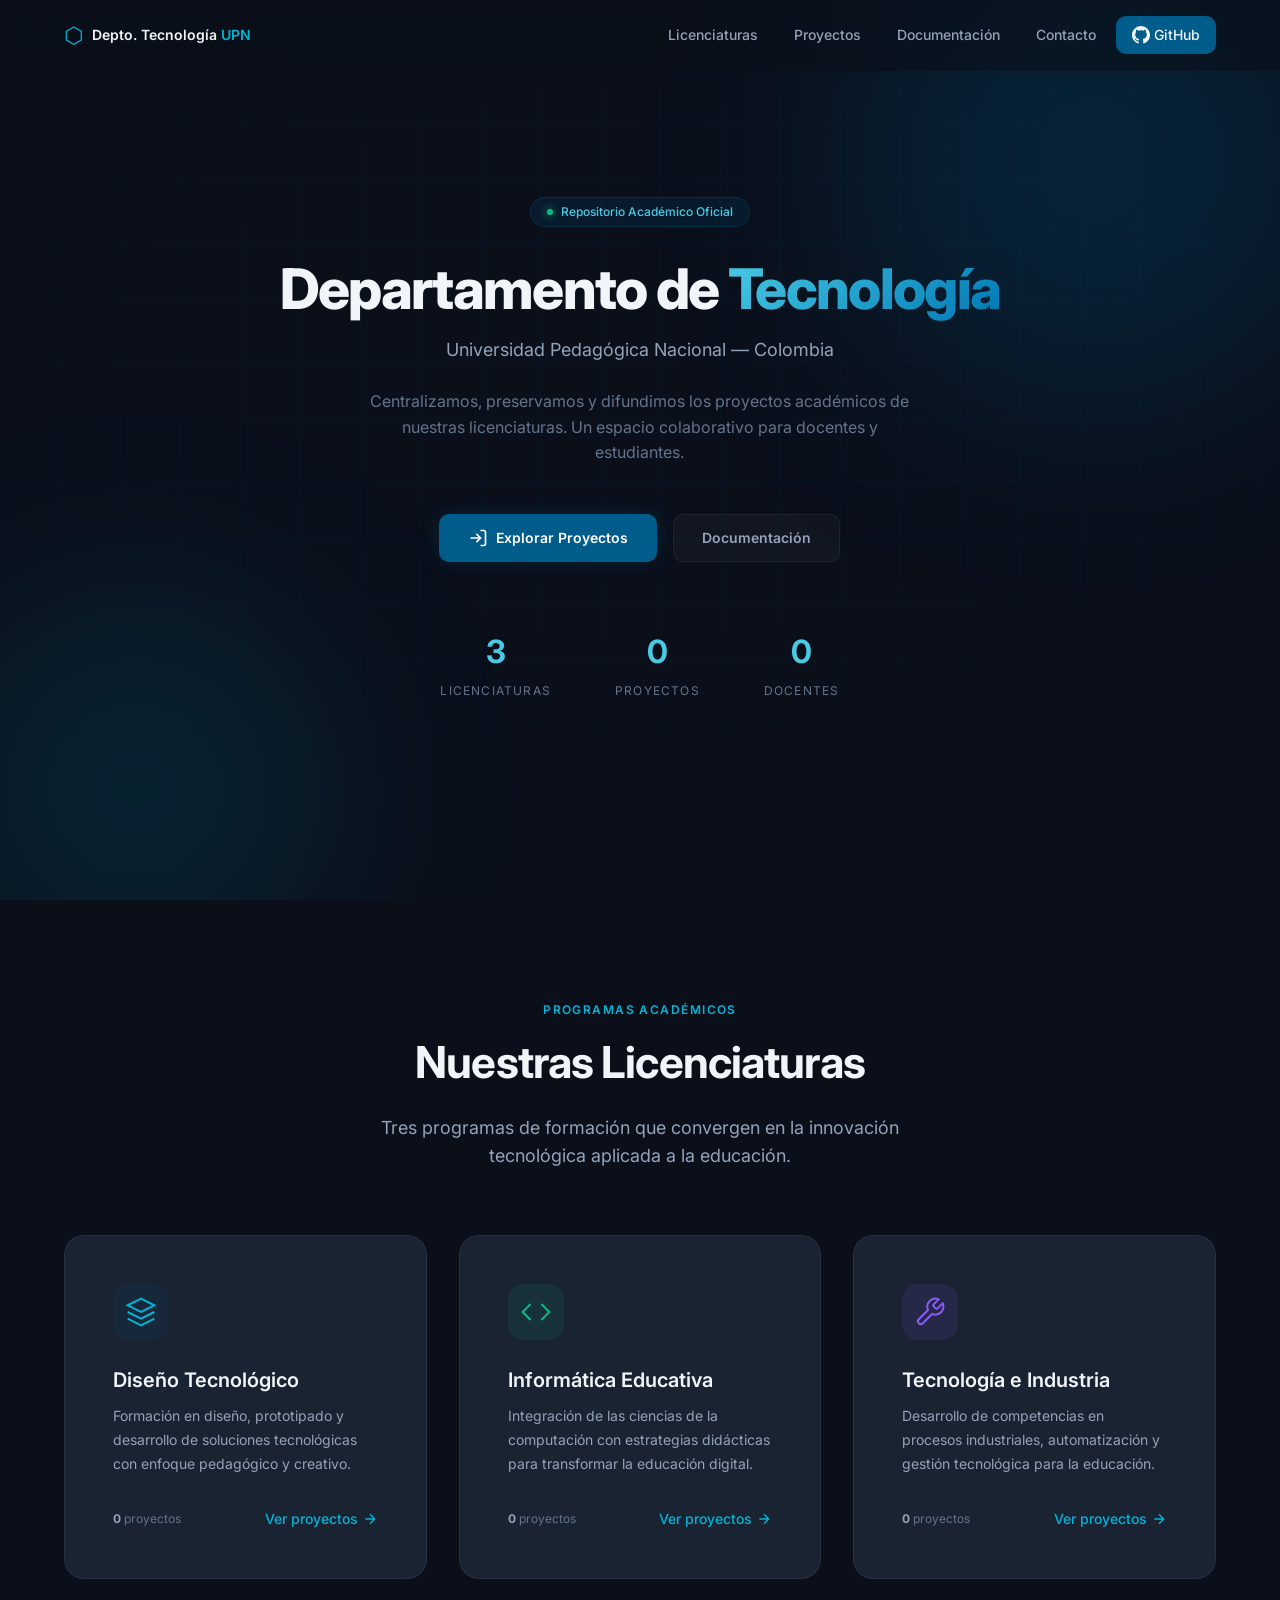
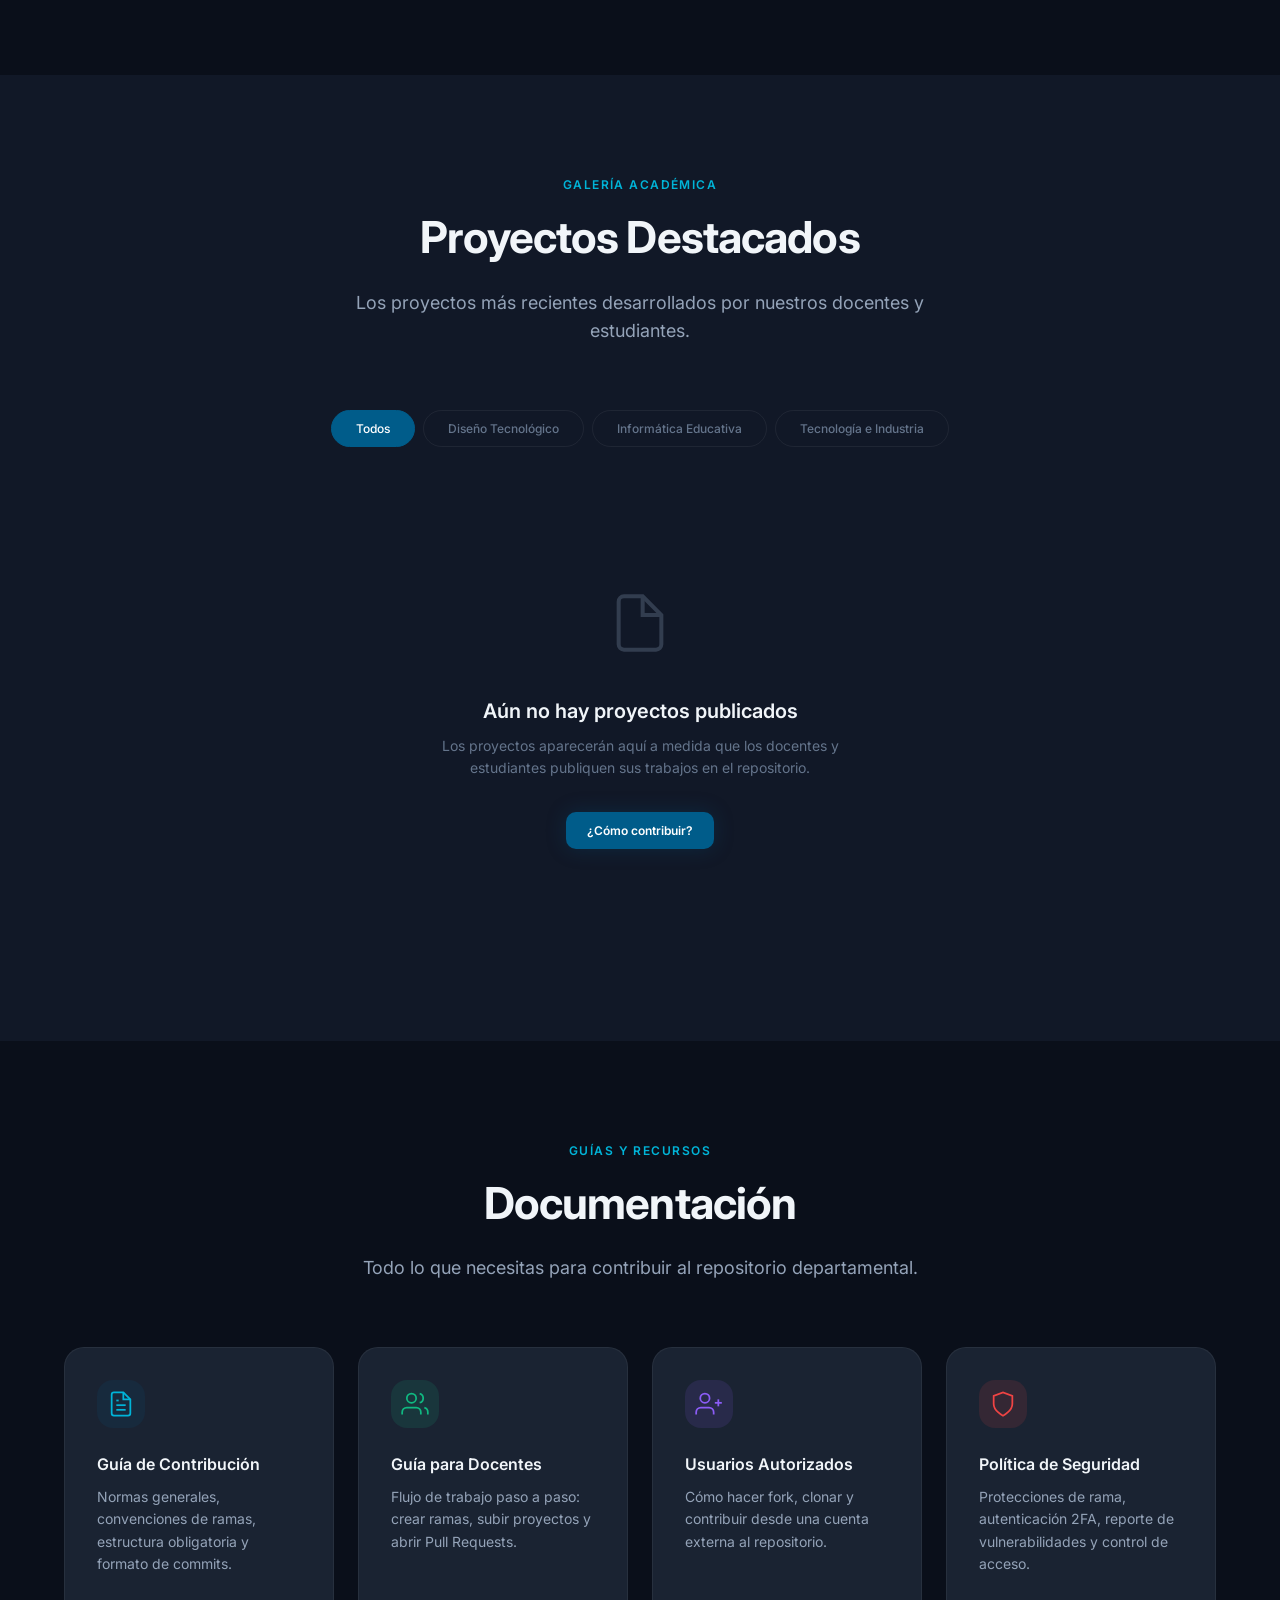
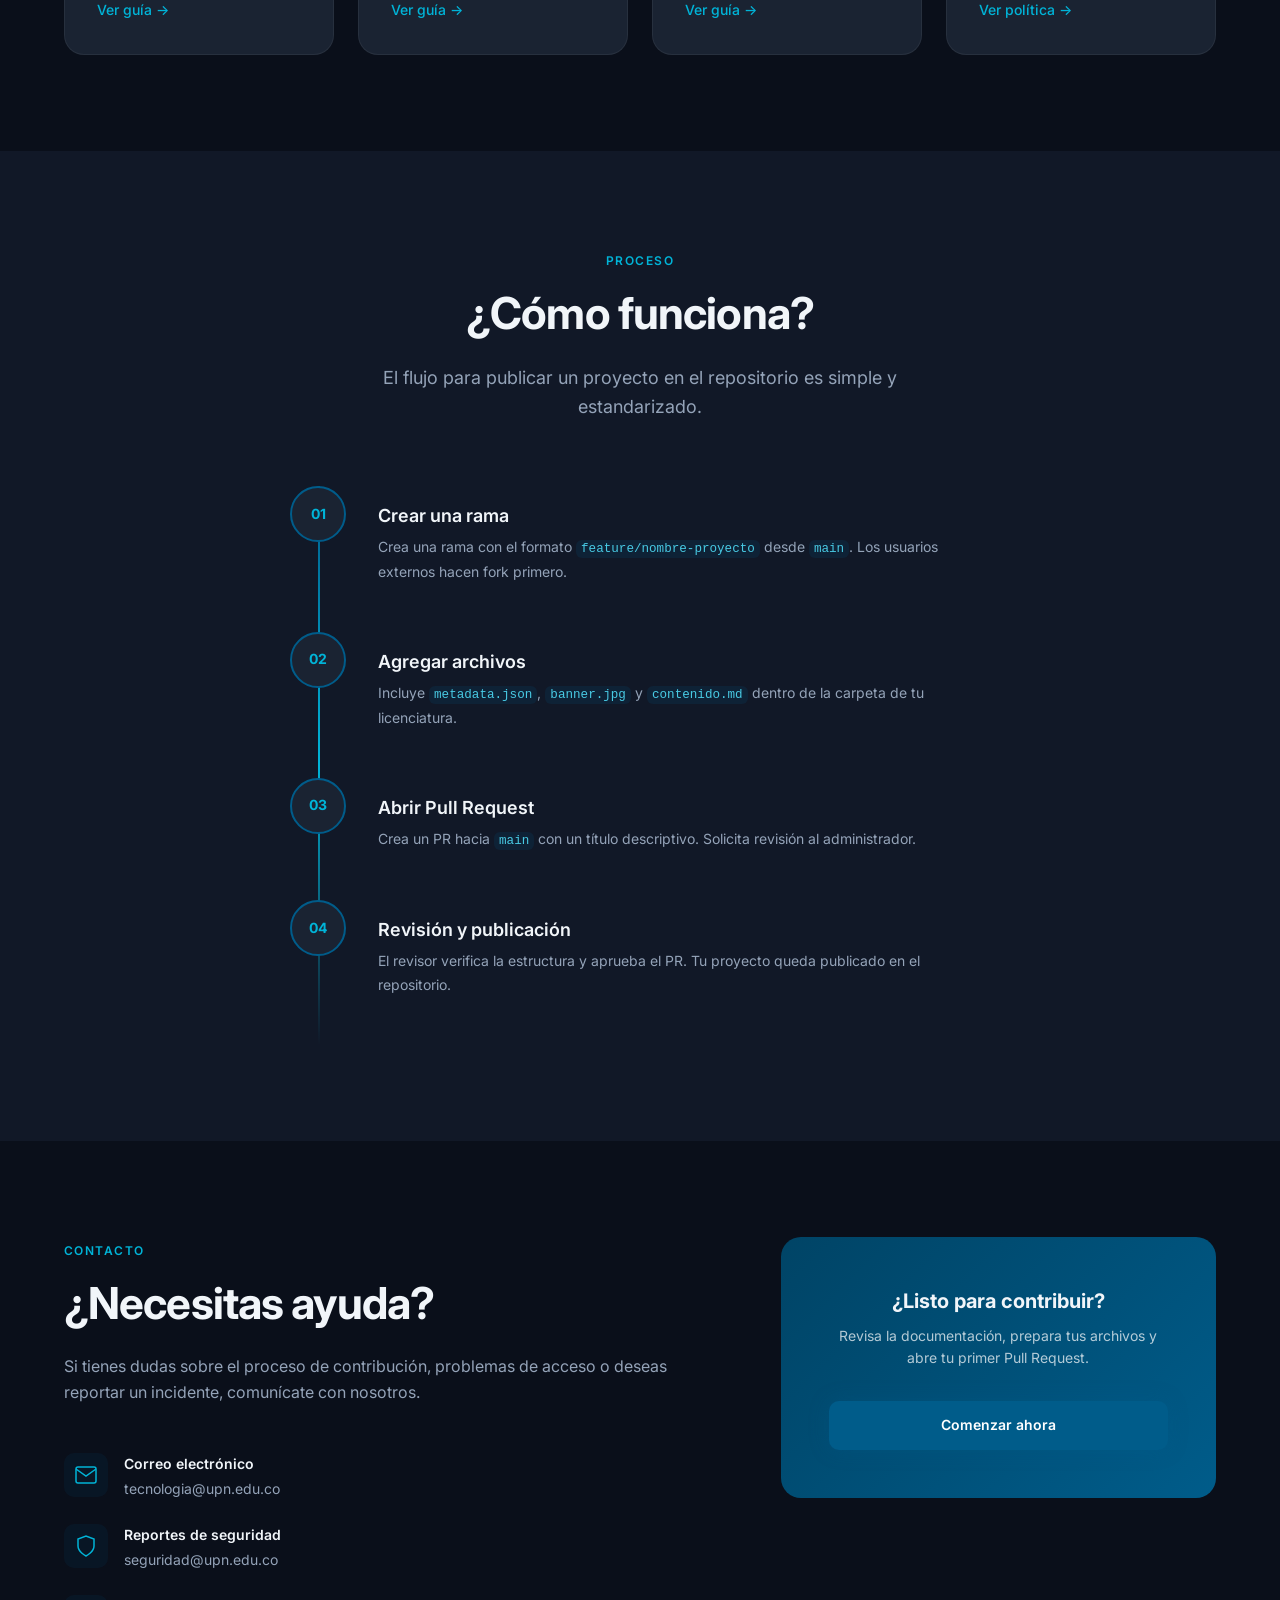
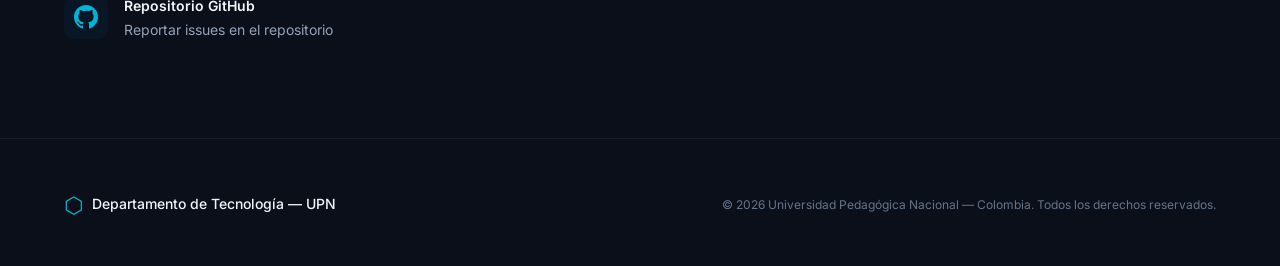
==== frontend/index.html @ 958bbef7 "add: frontend vitrina web del departamento - HTML/CSS/JS estático" ====
<!DOCTYPE html>
<html lang="es">
<head>
  <meta charset="UTF-8" />
  <meta name="viewport" content="width=device-width, initial-scale=1.0" />
  <title>Departamento de Tecnología — Universidad Pedagógica Nacional</title>
  <meta name="description" content="Portal del Departamento de Tecnología de la Universidad Pedagógica Nacional de Colombia. Repositorio académico de proyectos de las licenciaturas en Diseño Tecnológico, Informática Educativa y Tecnología e Industria." />
  <meta name="theme-color" content="#005C8A" />

  <link rel="preconnect" href="https://fonts.googleapis.com" />
  <link rel="preconnect" href="https://fonts.gstatic.com" crossorigin />
  <link href="https://fonts.googleapis.com/css2?family=Inter:wght@300;400;500;600;700;800&display=swap" rel="stylesheet" />

  <link rel="stylesheet" href="styles.css" />
</head>
<body>

  <!-- ═══════════════════ NAVBAR ═══════════════════ -->
  <nav class="navbar" id="navbar">
    <div class="nav-container">
      <a href="#hero" class="nav-logo">
        <span class="nav-logo-icon">⬡</span>
        <span class="nav-logo-text">Depto. Tecnología <span class="nav-logo-accent">UPN</span></span>
      </a>
      <ul class="nav-links" id="navLinks">
        <li><a href="#licenciaturas" class="nav-link">Licenciaturas</a></li>
        <li><a href="#proyectos" class="nav-link">Proyectos</a></li>
        <li><a href="#documentacion" class="nav-link">Documentación</a></li>
        <li><a href="#contacto" class="nav-link">Contacto</a></li>
        <li>
          <a href="https://github.com" target="_blank" rel="noopener" class="nav-link nav-link--cta">
            <svg class="nav-github-icon" viewBox="0 0 24 24" fill="currentColor" width="18" height="18">
              <path d="M12 0C5.374 0 0 5.373 0 12c0 5.302 3.438 9.8 8.207 11.387.599.111.793-.261.793-.577v-2.234c-3.338.726-4.033-1.416-4.033-1.416-.546-1.387-1.333-1.756-1.333-1.756-1.089-.745.083-.729.083-.729 1.205.084 1.839 1.237 1.839 1.237 1.07 1.834 2.807 1.304 3.492.997.107-.775.418-1.305.762-1.604-2.665-.305-5.467-1.334-5.467-5.931 0-1.311.469-2.381 1.236-3.221-.124-.303-.535-1.524.117-3.176 0 0 1.008-.322 3.301 1.23A11.509 11.509 0 0112 5.803c1.02.005 2.047.138 3.006.404 2.291-1.552 3.297-1.23 3.297-1.23.653 1.653.242 2.874.118 3.176.77.84 1.235 1.911 1.235 3.221 0 4.609-2.807 5.624-5.479 5.921.43.372.823 1.102.823 2.222v3.293c0 .319.192.694.801.576C20.566 21.797 24 17.3 24 12c0-6.627-5.373-12-12-12z"/>
            </svg>
            GitHub
          </a>
        </li>
      </ul>
      <button class="nav-toggle" id="navToggle" aria-label="Abrir menú de navegación">
        <span></span><span></span><span></span>
      </button>
    </div>
  </nav>

  <!-- ═══════════════════ HERO ═══════════════════ -->
  <section class="hero" id="hero">
    <div class="hero-bg-grid"></div>
    <div class="hero-glow hero-glow--1"></div>
    <div class="hero-glow hero-glow--2"></div>
    <div class="hero-content">
      <div class="hero-badge">
        <span class="hero-badge-dot"></span>
        Repositorio Académico Oficial
      </div>
      <h1 class="hero-title">
        Departamento de
        <span class="hero-title-accent">Tecnología</span>
      </h1>
      <p class="hero-subtitle">Universidad Pedagógica Nacional — Colombia</p>
      <p class="hero-description">
        Centralizamos, preservamos y difundimos los proyectos académicos de nuestras 
        licenciaturas. Un espacio colaborativo para docentes y estudiantes.
      </p>
      <div class="hero-actions">
        <a href="#proyectos" class="btn btn--primary">
          <svg viewBox="0 0 24 24" fill="none" stroke="currentColor" stroke-width="2" width="20" height="20"><path d="M15 3h4a2 2 0 012 2v14a2 2 0 01-2 2h-4M10 17l5-5-5-5M13.8 12H3"/></svg>
          Explorar Proyectos
        </a>
        <a href="#documentacion" class="btn btn--outline">
          Documentación
        </a>
      </div>
      <div class="hero-stats">
        <div class="hero-stat">
          <span class="hero-stat-number" data-target="3">0</span>
          <span class="hero-stat-label">Licenciaturas</span>
        </div>
        <div class="hero-stat">
          <span class="hero-stat-number" data-target="0">0</span>
          <span class="hero-stat-label">Proyectos</span>
        </div>
        <div class="hero-stat">
          <span class="hero-stat-number" data-target="0">0</span>
          <span class="hero-stat-label">Docentes</span>
        </div>
      </div>
    </div>
  </section>

  <!-- ═══════════════════ LICENCIATURAS ═══════════════════ -->
  <section class="section" id="licenciaturas">
    <div class="container">
      <div class="section-header">
        <span class="section-tag">Programas Académicos</span>
        <h2 class="section-title">Nuestras Licenciaturas</h2>
        <p class="section-description">
          Tres programas de formación que convergen en la innovación tecnológica aplicada a la educación.
        </p>
      </div>
      <div class="cards-grid">

        <article class="card card--diseno" id="card-diseno">
          <div class="card-icon-wrapper">
            <svg class="card-icon" viewBox="0 0 24 24" fill="none" stroke="currentColor" stroke-width="1.5" width="32" height="32">
              <path d="M12 2L2 7l10 5 10-5-10-5zM2 17l10 5 10-5M2 12l10 5 10-5"/>
            </svg>
          </div>
          <h3 class="card-title">Diseño Tecnológico</h3>
          <p class="card-description">
            Formación en diseño, prototipado y desarrollo de soluciones tecnológicas con enfoque pedagógico y creativo.
          </p>
          <div class="card-footer">
            <span class="card-count"><span class="card-count-number">0</span> proyectos</span>
            <a href="#" class="card-link">
              Ver proyectos
              <svg viewBox="0 0 24 24" fill="none" stroke="currentColor" stroke-width="2" width="16" height="16"><path d="M5 12h14M12 5l7 7-7 7"/></svg>
            </a>
          </div>
        </article>

        <article class="card card--informatica" id="card-informatica">
          <div class="card-icon-wrapper">
            <svg class="card-icon" viewBox="0 0 24 24" fill="none" stroke="currentColor" stroke-width="1.5" width="32" height="32">
              <path d="M16 18l6-6-6-6M8 6l-6 6 6 6"/>
            </svg>
          </div>
          <h3 class="card-title">Informática Educativa</h3>
          <p class="card-description">
            Integración de las ciencias de la computación con estrategias didácticas para transformar la educación digital.
          </p>
          <div class="card-footer">
            <span class="card-count"><span class="card-count-number">0</span> proyectos</span>
            <a href="#" class="card-link">
              Ver proyectos
              <svg viewBox="0 0 24 24" fill="none" stroke="currentColor" stroke-width="2" width="16" height="16"><path d="M5 12h14M12 5l7 7-7 7"/></svg>
            </a>
          </div>
        </article>

        <article class="card card--industria" id="card-industria">
          <div class="card-icon-wrapper">
            <svg class="card-icon" viewBox="0 0 24 24" fill="none" stroke="currentColor" stroke-width="1.5" width="32" height="32">
              <path d="M14.7 6.3a1 1 0 000 1.4l1.6 1.6a1 1 0 001.4 0l3.77-3.77a6 6 0 01-7.94 7.94l-6.91 6.91a2.12 2.12 0 01-3-3l6.91-6.91a6 6 0 017.94-7.94l-3.76 3.76z"/>
            </svg>
          </div>
          <h3 class="card-title">Tecnología e Industria</h3>
          <p class="card-description">
            Desarrollo de competencias en procesos industriales, automatización y gestión tecnológica para la educación.
          </p>
          <div class="card-footer">
            <span class="card-count"><span class="card-count-number">0</span> proyectos</span>
            <a href="#" class="card-link">
              Ver proyectos
              <svg viewBox="0 0 24 24" fill="none" stroke="currentColor" stroke-width="2" width="16" height="16"><path d="M5 12h14M12 5l7 7-7 7"/></svg>
            </a>
          </div>
        </article>

      </div>
    </div>
  </section>

  <!-- ═══════════════════ PROYECTOS ═══════════════════ -->
  <section class="section section--dark" id="proyectos">
    <div class="container">
      <div class="section-header">
        <span class="section-tag">Galería Académica</span>
        <h2 class="section-title">Proyectos Destacados</h2>
        <p class="section-description">
          Los proyectos más recientes desarrollados por nuestros docentes y estudiantes.
        </p>
      </div>

      <div class="projects-filters" id="projectFilters">
        <button class="filter-btn filter-btn--active" data-filter="all">Todos</button>
        <button class="filter-btn" data-filter="diseno">Diseño Tecnológico</button>
        <button class="filter-btn" data-filter="informatica">Informática Educativa</button>
        <button class="filter-btn" data-filter="industria">Tecnología e Industria</button>
      </div>

      <div class="projects-grid" id="projectsGrid">
        <!-- Projects will be dynamically rendered from metadata.json files -->
      </div>

      <div class="projects-empty" id="projectsEmpty">
        <div class="empty-state">
          <svg class="empty-icon" viewBox="0 0 24 24" fill="none" stroke="currentColor" stroke-width="1.5" width="64" height="64">
            <path d="M13 2H6a2 2 0 00-2 2v16a2 2 0 002 2h12a2 2 0 002-2V9z"/>
            <polyline points="13 2 13 9 20 9"/>
          </svg>
          <h3 class="empty-title">Aún no hay proyectos publicados</h3>
          <p class="empty-description">
            Los proyectos aparecerán aquí a medida que los docentes y estudiantes 
            publiquen sus trabajos en el repositorio.
          </p>
          <a href="#documentacion" class="btn btn--primary btn--sm">
            ¿Cómo contribuir?
          </a>
        </div>
      </div>
    </div>
  </section>

  <!-- ═══════════════════ CÓMO CONTRIBUIR ═══════════════════ -->
  <section class="section" id="documentacion">
    <div class="container">
      <div class="section-header">
        <span class="section-tag">Guías y Recursos</span>
        <h2 class="section-title">Documentación</h2>
        <p class="section-description">
          Todo lo que necesitas para contribuir al repositorio departamental.
        </p>
      </div>

      <div class="docs-grid">

        <a href="https://github.com" target="_blank" rel="noopener" class="doc-card" id="doc-contributing">
          <div class="doc-card-icon doc-card-icon--blue">
            <svg viewBox="0 0 24 24" fill="none" stroke="currentColor" stroke-width="1.5" width="28" height="28">
              <path d="M14 2H6a2 2 0 00-2 2v16a2 2 0 002 2h12a2 2 0 002-2V8z"/>
              <polyline points="14 2 14 8 20 8"/>
              <line x1="16" y1="13" x2="8" y2="13"/>
              <line x1="16" y1="17" x2="8" y2="17"/>
              <polyline points="10 9 9 9 8 9"/>
            </svg>
          </div>
          <h3 class="doc-card-title">Guía de Contribución</h3>
          <p class="doc-card-description">Normas generales, convenciones de ramas, estructura obligatoria y formato de commits.</p>
          <span class="doc-card-action">Ver guía →</span>
        </a>

        <a href="https://github.com" target="_blank" rel="noopener" class="doc-card" id="doc-docentes">
          <div class="doc-card-icon doc-card-icon--green">
            <svg viewBox="0 0 24 24" fill="none" stroke="currentColor" stroke-width="1.5" width="28" height="28">
              <path d="M17 21v-2a4 4 0 00-4-4H5a4 4 0 00-4 4v2"/>
              <circle cx="9" cy="7" r="4"/>
              <path d="M23 21v-2a4 4 0 00-3-3.87M16 3.13a4 4 0 010 7.75"/>
            </svg>
          </div>
          <h3 class="doc-card-title">Guía para Docentes</h3>
          <p class="doc-card-description">Flujo de trabajo paso a paso: crear ramas, subir proyectos y abrir Pull Requests.</p>
          <span class="doc-card-action">Ver guía →</span>
        </a>

        <a href="https://github.com" target="_blank" rel="noopener" class="doc-card" id="doc-autorizados">
          <div class="doc-card-icon doc-card-icon--purple">
            <svg viewBox="0 0 24 24" fill="none" stroke="currentColor" stroke-width="1.5" width="28" height="28">
              <path d="M16 21v-2a4 4 0 00-4-4H5a4 4 0 00-4 4v2"/>
              <circle cx="8.5" cy="7" r="4"/>
              <line x1="20" y1="8" x2="20" y2="14"/>
              <line x1="23" y1="11" x2="17" y2="11"/>
            </svg>
          </div>
          <h3 class="doc-card-title">Usuarios Autorizados</h3>
          <p class="doc-card-description">Cómo hacer fork, clonar y contribuir desde una cuenta externa al repositorio.</p>
          <span class="doc-card-action">Ver guía →</span>
        </a>

        <a href="https://github.com" target="_blank" rel="noopener" class="doc-card" id="doc-security">
          <div class="doc-card-icon doc-card-icon--red">
            <svg viewBox="0 0 24 24" fill="none" stroke="currentColor" stroke-width="1.5" width="28" height="28">
              <path d="M12 22s8-4 8-10V5l-8-3-8 3v7c0 6 8 10 8 10z"/>
            </svg>
          </div>
          <h3 class="doc-card-title">Política de Seguridad</h3>
          <p class="doc-card-description">Protecciones de rama, autenticación 2FA, reporte de vulnerabilidades y control de acceso.</p>
          <span class="doc-card-action">Ver política →</span>
        </a>

      </div>
    </div>
  </section>

  <!-- ═══════════════════ FLUJO DE TRABAJO ═══════════════════ -->
  <section class="section section--dark" id="flujo">
    <div class="container">
      <div class="section-header">
        <span class="section-tag">Proceso</span>
        <h2 class="section-title">¿Cómo funciona?</h2>
        <p class="section-description">
          El flujo para publicar un proyecto en el repositorio es simple y estandarizado.
        </p>
      </div>

      <div class="steps-timeline">
        <div class="step" id="step-1">
          <div class="step-number">01</div>
          <div class="step-content">
            <h3 class="step-title">Crear una rama</h3>
            <p class="step-description">Crea una rama con el formato <code>feature/nombre-proyecto</code> desde <code>main</code>. Los usuarios externos hacen fork primero.</p>
          </div>
        </div>
        <div class="step" id="step-2">
          <div class="step-number">02</div>
          <div class="step-content">
            <h3 class="step-title">Agregar archivos</h3>
            <p class="step-description">Incluye <code>metadata.json</code>, <code>banner.jpg</code> y <code>contenido.md</code> dentro de la carpeta de tu licenciatura.</p>
          </div>
        </div>
        <div class="step" id="step-3">
          <div class="step-number">03</div>
          <div class="step-content">
            <h3 class="step-title">Abrir Pull Request</h3>
            <p class="step-description">Crea un PR hacia <code>main</code> con un título descriptivo. Solicita revisión al administrador.</p>
          </div>
        </div>
        <div class="step" id="step-4">
          <div class="step-number">04</div>
          <div class="step-content">
            <h3 class="step-title">Revisión y publicación</h3>
            <p class="step-description">El revisor verifica la estructura y aprueba el PR. Tu proyecto queda publicado en el repositorio.</p>
          </div>
        </div>
      </div>
    </div>
  </section>

  <!-- ═══════════════════ CONTACTO ═══════════════════ -->
  <section class="section" id="contacto">
    <div class="container">
      <div class="contact-grid">
        <div class="contact-info">
          <span class="section-tag">Contacto</span>
          <h2 class="section-title section-title--left">¿Necesitas ayuda?</h2>
          <p class="contact-description">
            Si tienes dudas sobre el proceso de contribución, problemas de acceso 
            o deseas reportar un incidente, comunícate con nosotros.
          </p>
          <div class="contact-channels">
            <div class="contact-channel" id="contact-email">
              <div class="contact-channel-icon">
                <svg viewBox="0 0 24 24" fill="none" stroke="currentColor" stroke-width="1.5" width="24" height="24">
                  <path d="M4 4h16c1.1 0 2 .9 2 2v12c0 1.1-.9 2-2 2H4c-1.1 0-2-.9-2-2V6c0-1.1.9-2 2-2z"/>
                  <polyline points="22,6 12,13 2,6"/>
                </svg>
              </div>
              <div>
                <h4 class="contact-channel-title">Correo electrónico</h4>
                <p class="contact-channel-value">tecnologia@upn.edu.co</p>
              </div>
            </div>
            <div class="contact-channel" id="contact-security">
              <div class="contact-channel-icon">
                <svg viewBox="0 0 24 24" fill="none" stroke="currentColor" stroke-width="1.5" width="24" height="24">
                  <path d="M12 22s8-4 8-10V5l-8-3-8 3v7c0 6 8 10 8 10z"/>
                </svg>
              </div>
              <div>
                <h4 class="contact-channel-title">Reportes de seguridad</h4>
                <p class="contact-channel-value">seguridad@upn.edu.co</p>
              </div>
            </div>
            <div class="contact-channel" id="contact-github">
              <div class="contact-channel-icon">
                <svg viewBox="0 0 24 24" fill="currentColor" width="24" height="24">
                  <path d="M12 0C5.374 0 0 5.373 0 12c0 5.302 3.438 9.8 8.207 11.387.599.111.793-.261.793-.577v-2.234c-3.338.726-4.033-1.416-4.033-1.416-.546-1.387-1.333-1.756-1.333-1.756-1.089-.745.083-.729.083-.729 1.205.084 1.839 1.237 1.839 1.237 1.07 1.834 2.807 1.304 3.492.997.107-.775.418-1.305.762-1.604-2.665-.305-5.467-1.334-5.467-5.931 0-1.311.469-2.381 1.236-3.221-.124-.303-.535-1.524.117-3.176 0 0 1.008-.322 3.301 1.23A11.509 11.509 0 0112 5.803c1.02.005 2.047.138 3.006.404 2.291-1.552 3.297-1.23 3.297-1.23.653 1.653.242 2.874.118 3.176.77.84 1.235 1.911 1.235 3.221 0 4.609-2.807 5.624-5.479 5.921.43.372.823 1.102.823 2.222v3.293c0 .319.192.694.801.576C20.566 21.797 24 17.3 24 12c0-6.627-5.373-12-12-12z"/>
                </svg>
              </div>
              <div>
                <h4 class="contact-channel-title">Repositorio GitHub</h4>
                <p class="contact-channel-value">Reportar issues en el repositorio</p>
              </div>
            </div>
          </div>
        </div>
        <div class="contact-cta">
          <div class="contact-cta-card">
            <h3 class="contact-cta-title">¿Listo para contribuir?</h3>
            <p class="contact-cta-description">
              Revisa la documentación, prepara tus archivos y abre tu primer Pull Request.
            </p>
            <a href="#documentacion" class="btn btn--primary btn--full">
              Comenzar ahora
            </a>
          </div>
        </div>
      </div>
    </div>
  </section>

  <!-- ═══════════════════ FOOTER ═══════════════════ -->
  <footer class="footer">
    <div class="container">
      <div class="footer-content">
        <div class="footer-brand">
          <span class="nav-logo-icon">⬡</span>
          <span>Departamento de Tecnología — UPN</span>
        </div>
        <p class="footer-copy">
          © 2026 Universidad Pedagógica Nacional — Colombia. 
          Todos los derechos reservados.
        </p>
      </div>
    </div>
  </footer>

  <script src="app.js"></script>
</body>
</html>
---- frontend/styles.css ----
/* ═══════════════════════════════════════════
   DESIGN TOKENS — Departamento de Tecnología UPN
   ═══════════════════════════════════════════ */
:root {
  /* Colors - Institutional */
  --color-primary: #005C8A;
  --color-primary-light: #0078B4;
  --color-primary-dark: #004466;
  --color-primary-glow: rgba(0, 92, 138, 0.25);
  --color-accent: #00B4D8;
  --color-accent-light: #48CAE4;

  /* Surfaces */
  --surface-base: #0A0F1A;
  --surface-elevated: #111827;
  --surface-card: #1A2332;
  --surface-card-hover: #1F2B3D;
  --surface-border: rgba(255, 255, 255, 0.06);

  /* Text */
  --text-primary: #F1F5F9;
  --text-secondary: #94A3B8;
  --text-muted: #64748B;

  /* Semantic */
  --color-green: #10B981;
  --color-purple: #8B5CF6;
  --color-red: #EF4444;

  /* Spacing */
  --space-xs: 0.25rem;
  --space-sm: 0.5rem;
  --space-md: 1rem;
  --space-lg: 1.5rem;
  --space-xl: 2rem;
  --space-2xl: 3rem;
  --space-3xl: 4rem;
  --space-4xl: 6rem;

  /* Typography */
  --font-family: 'Inter', system-ui, -apple-system, sans-serif;
  --font-size-xs: 0.75rem;
  --font-size-sm: 0.875rem;
  --font-size-base: 1rem;
  --font-size-lg: 1.125rem;
  --font-size-xl: 1.25rem;
  --font-size-2xl: 1.5rem;
  --font-size-3xl: 2rem;
  --font-size-4xl: 2.75rem;
  --font-size-5xl: 3.5rem;

  /* Radius */
  --radius-sm: 0.375rem;
  --radius-md: 0.625rem;
  --radius-lg: 1rem;
  --radius-xl: 1.25rem;
  --radius-full: 9999px;

  /* Transitions */
  --transition-fast: 150ms cubic-bezier(0.4, 0, 0.2, 1);
  --transition-base: 250ms cubic-bezier(0.4, 0, 0.2, 1);
  --transition-slow: 400ms cubic-bezier(0.4, 0, 0.2, 1);
}

/* ═══════════════════ RESET ═══════════════════ */
*, *::before, *::after { box-sizing: border-box; margin: 0; padding: 0; }

html {
  scroll-behavior: smooth;
  -webkit-font-smoothing: antialiased;
}

body {
  font-family: var(--font-family);
  background: var(--surface-base);
  color: var(--text-primary);
  line-height: 1.6;
  overflow-x: hidden;
}

a { color: inherit; text-decoration: none; }
img { max-width: 100%; display: block; }
button { cursor: pointer; border: none; background: none; font: inherit; color: inherit; }
code { background: rgba(0,92,138,0.15); padding: 0.15em 0.4em; border-radius: var(--radius-sm); font-size: 0.9em; color: var(--color-accent-light); }

.container { max-width: 1200px; margin: 0 auto; padding: 0 var(--space-lg); }

/* ═══════════════════ NAVBAR ═══════════════════ */
.navbar {
  position: fixed; top: 0; left: 0; right: 0; z-index: 100;
  padding: var(--space-md) 0;
  background: rgba(10, 15, 26, 0.6);
  backdrop-filter: blur(20px);
  border-bottom: 1px solid transparent;
  transition: var(--transition-base);
}
.navbar.scrolled {
  padding: var(--space-sm) 0;
  border-bottom-color: var(--surface-border);
  background: rgba(10, 15, 26, 0.9);
}
.nav-container {
  max-width: 1200px; margin: 0 auto;
  padding: 0 var(--space-lg);
  display: flex; align-items: center; justify-content: space-between;
}
.nav-logo { display: flex; align-items: center; gap: var(--space-sm); font-weight: 600; font-size: var(--font-size-sm); }
.nav-logo-icon { font-size: 1.4rem; color: var(--color-accent); }
.nav-logo-accent { color: var(--color-accent); }
.nav-links { display: flex; align-items: center; gap: var(--space-xs); list-style: none; }
.nav-link {
  padding: var(--space-sm) var(--space-md);
  font-size: var(--font-size-sm); font-weight: 500;
  color: var(--text-secondary); border-radius: var(--radius-md);
  transition: var(--transition-fast);
  display: flex; align-items: center; gap: var(--space-xs);
}
.nav-link:hover { color: var(--text-primary); background: rgba(255,255,255,0.05); }
.nav-link--cta {
  background: var(--color-primary); color: var(--text-primary) !important;
  padding: var(--space-sm) var(--space-md);
}
.nav-link--cta:hover { background: var(--color-primary-light); }
.nav-github-icon { flex-shrink: 0; }

.nav-toggle { display: none; flex-direction: column; gap: 5px; padding: var(--space-sm); }
.nav-toggle span { display: block; width: 22px; height: 2px; background: var(--text-primary); border-radius: 2px; transition: var(--transition-fast); }

/* ═══════════════════ HERO ═══════════════════ */
.hero {
  position: relative; min-height: 100vh;
  display: flex; align-items: center; justify-content: center;
  padding: var(--space-4xl) var(--space-lg);
  overflow: hidden;
}
.hero-bg-grid {
  position: absolute; inset: 0;
  background-image:
    linear-gradient(rgba(0,92,138,0.06) 1px, transparent 1px),
    linear-gradient(90deg, rgba(0,92,138,0.06) 1px, transparent 1px);
  background-size: 60px 60px;
  mask-image: radial-gradient(ellipse 70% 60% at 50% 40%, black 30%, transparent 100%);
}
.hero-glow {
  position: absolute; border-radius: 50%; filter: blur(100px); pointer-events: none;
  animation: glowPulse 6s ease-in-out infinite alternate;
}
.hero-glow--1 { width: 500px; height: 500px; top: -10%; right: -5%; background: var(--color-primary-glow); }
.hero-glow--2 { width: 400px; height: 400px; bottom: -10%; left: -5%; background: rgba(0, 180, 216, 0.12); animation-delay: -3s; }

@keyframes glowPulse {
  0% { opacity: 0.4; transform: scale(1); }
  100% { opacity: 0.8; transform: scale(1.15); }
}

.hero-content { position: relative; text-align: center; max-width: 750px; }
.hero-badge {
  display: inline-flex; align-items: center; gap: var(--space-sm);
  padding: var(--space-xs) var(--space-md);
  background: rgba(0, 92, 138, 0.15); border: 1px solid rgba(0, 92, 138, 0.3);
  border-radius: var(--radius-full);
  font-size: var(--font-size-xs); font-weight: 500; color: var(--color-accent-light);
  margin-bottom: var(--space-xl);
  animation: fadeInUp 0.6s ease-out;
}
.hero-badge-dot {
  width: 6px; height: 6px; border-radius: 50%;
  background: var(--color-green);
  box-shadow: 0 0 8px var(--color-green);
  animation: dotPulse 2s ease-in-out infinite;
}
@keyframes dotPulse { 0%, 100% { opacity: 1; } 50% { opacity: 0.4; } }

.hero-title {
  font-size: var(--font-size-5xl); font-weight: 800;
  line-height: 1.1; letter-spacing: -0.03em;
  margin-bottom: var(--space-md);
  animation: fadeInUp 0.6s ease-out 0.1s both;
}
.hero-title-accent {
  background: linear-gradient(135deg, var(--color-accent-light) 0%, var(--color-primary-light) 100%);
  -webkit-background-clip: text; -webkit-text-fill-color: transparent;
  background-clip: text;
}
.hero-subtitle {
  font-size: var(--font-size-lg); color: var(--text-secondary); font-weight: 400;
  margin-bottom: var(--space-lg);
  animation: fadeInUp 0.6s ease-out 0.2s both;
}
.hero-description {
  font-size: var(--font-size-base); color: var(--text-muted);
  max-width: 560px; margin: 0 auto var(--space-2xl);
  animation: fadeInUp 0.6s ease-out 0.3s both;
}
.hero-actions {
  display: flex; gap: var(--space-md); justify-content: center; flex-wrap: wrap;
  margin-bottom: var(--space-3xl);
  animation: fadeInUp 0.6s ease-out 0.4s both;
}
.hero-stats {
  display: flex; justify-content: center; gap: var(--space-3xl);
  animation: fadeInUp 0.6s ease-out 0.5s both;
}
.hero-stat { text-align: center; }
.hero-stat-number {
  display: block; font-size: var(--font-size-3xl); font-weight: 700;
  color: var(--color-accent-light);
}
.hero-stat-label { font-size: var(--font-size-xs); color: var(--text-muted); text-transform: uppercase; letter-spacing: 0.1em; }

@keyframes fadeInUp {
  from { opacity: 0; transform: translateY(20px); }
  to { opacity: 1; transform: translateY(0); }
}

/* ═══════════════════ BUTTONS ═══════════════════ */
.btn {
  display: inline-flex; align-items: center; gap: var(--space-sm);
  padding: 0.75rem 1.75rem;
  font-size: var(--font-size-sm); font-weight: 600;
  border-radius: var(--radius-md);
  transition: var(--transition-base);
  border: 1px solid transparent;
}
.btn--primary {
  background: var(--color-primary); color: white;
  box-shadow: 0 0 20px var(--color-primary-glow);
}
.btn--primary:hover {
  background: var(--color-primary-light);
  box-shadow: 0 0 30px rgba(0, 92, 138, 0.4);
  transform: translateY(-2px);
}
.btn--outline {
  border-color: var(--surface-border); color: var(--text-secondary);
  background: rgba(255,255,255,0.03);
}
.btn--outline:hover { border-color: var(--color-primary); color: var(--text-primary); background: rgba(0,92,138,0.08); }
.btn--sm { padding: 0.5rem 1.25rem; font-size: var(--font-size-xs); }
.btn--full { width: 100%; justify-content: center; }

/* ═══════════════════ SECTIONS ═══════════════════ */
.section { padding: var(--space-4xl) 0; }
.section--dark { background: var(--surface-elevated); }
.section-header { text-align: center; margin-bottom: var(--space-3xl); }
.section-tag {
  display: inline-block;
  font-size: var(--font-size-xs); font-weight: 600; text-transform: uppercase;
  letter-spacing: 0.12em; color: var(--color-accent);
  margin-bottom: var(--space-sm);
}
.section-title {
  font-size: var(--font-size-4xl); font-weight: 700;
  letter-spacing: -0.02em; margin-bottom: var(--space-md);
}
.section-title--left { text-align: left; }
.section-description { font-size: var(--font-size-lg); color: var(--text-secondary); max-width: 600px; margin: 0 auto; }

/* ═══════════════════ CARDS (Licenciaturas) ═══════════════════ */
.cards-grid { display: grid; grid-template-columns: repeat(auto-fit, minmax(300px, 1fr)); gap: var(--space-xl); }

.card {
  background: var(--surface-card);
  border: 1px solid var(--surface-border);
  border-radius: var(--radius-xl);
  padding: var(--space-2xl);
  transition: var(--transition-base);
  position: relative; overflow: hidden;
}
.card::before {
  content: ''; position: absolute; top: 0; left: 0; right: 0; height: 3px;
  background: var(--color-primary);
  transform: scaleX(0); transform-origin: left;
  transition: transform var(--transition-slow);
}
.card:hover { background: var(--surface-card-hover); transform: translateY(-4px); border-color: rgba(0,92,138,0.2); }
.card:hover::before { transform: scaleX(1); }

.card--diseno::before { background: linear-gradient(90deg, var(--color-primary), var(--color-accent)); }
.card--informatica::before { background: linear-gradient(90deg, var(--color-green), var(--color-accent)); }
.card--industria::before { background: linear-gradient(90deg, var(--color-purple), var(--color-primary)); }

.card-icon-wrapper {
  width: 56px; height: 56px;
  display: flex; align-items: center; justify-content: center;
  background: rgba(0, 92, 138, 0.1);
  border-radius: var(--radius-lg);
  margin-bottom: var(--space-lg);
  color: var(--color-accent);
}
.card--informatica .card-icon-wrapper { background: rgba(16, 185, 129, 0.1); color: var(--color-green); }
.card--industria .card-icon-wrapper { background: rgba(139, 92, 246, 0.1); color: var(--color-purple); }

.card-title { font-size: var(--font-size-xl); font-weight: 600; margin-bottom: var(--space-sm); }
.card-description { font-size: var(--font-size-sm); color: var(--text-secondary); line-height: 1.7; margin-bottom: var(--space-xl); }
.card-footer { display: flex; align-items: center; justify-content: space-between; }
.card-count { font-size: var(--font-size-xs); color: var(--text-muted); }
.card-count-number { font-weight: 700; color: var(--text-secondary); }
.card-link {
  display: flex; align-items: center; gap: var(--space-xs);
  font-size: var(--font-size-sm); font-weight: 500; color: var(--color-accent);
  transition: var(--transition-fast);
}
.card-link:hover { gap: var(--space-sm); }

/* ═══════════════════ PROJECTS ═══════════════════ */
.projects-filters { display: flex; gap: var(--space-sm); flex-wrap: wrap; justify-content: center; margin-bottom: var(--space-2xl); }
.filter-btn {
  padding: var(--space-sm) var(--space-lg);
  font-size: var(--font-size-xs); font-weight: 500;
  border-radius: var(--radius-full);
  color: var(--text-muted); border: 1px solid var(--surface-border);
  transition: var(--transition-fast);
}
.filter-btn:hover { color: var(--text-primary); border-color: var(--color-primary); }
.filter-btn--active { background: var(--color-primary); color: white; border-color: var(--color-primary); }

.projects-grid { display: grid; grid-template-columns: repeat(auto-fill, minmax(320px, 1fr)); gap: var(--space-xl); }

.empty-state { text-align: center; padding: var(--space-4xl) var(--space-xl); }
.empty-icon { color: var(--text-muted); margin: 0 auto var(--space-xl); opacity: 0.4; }
.empty-title { font-size: var(--font-size-xl); font-weight: 600; margin-bottom: var(--space-sm); }
.empty-description { font-size: var(--font-size-sm); color: var(--text-muted); max-width: 400px; margin: 0 auto var(--space-xl); }

/* ═══════════════════ DOCS ═══════════════════ */
.docs-grid { display: grid; grid-template-columns: repeat(auto-fit, minmax(260px, 1fr)); gap: var(--space-lg); }

.doc-card {
  display: flex; flex-direction: column;
  padding: var(--space-xl);
  background: var(--surface-card);
  border: 1px solid var(--surface-border);
  border-radius: var(--radius-xl);
  transition: var(--transition-base);
}
.doc-card:hover { background: var(--surface-card-hover); transform: translateY(-3px); border-color: rgba(0,92,138,0.2); }

.doc-card-icon {
  width: 48px; height: 48px;
  display: flex; align-items: center; justify-content: center;
  border-radius: var(--radius-lg); margin-bottom: var(--space-lg);
}
.doc-card-icon--blue { background: rgba(0,92,138,0.12); color: var(--color-accent); }
.doc-card-icon--green { background: rgba(16,185,129,0.12); color: var(--color-green); }
.doc-card-icon--purple { background: rgba(139,92,246,0.12); color: var(--color-purple); }
.doc-card-icon--red { background: rgba(239,68,68,0.12); color: var(--color-red); }

.doc-card-title { font-size: var(--font-size-base); font-weight: 600; margin-bottom: var(--space-sm); }
.doc-card-description { font-size: var(--font-size-sm); color: var(--text-secondary); line-height: 1.6; flex: 1; margin-bottom: var(--space-lg); }
.doc-card-action { font-size: var(--font-size-sm); font-weight: 500; color: var(--color-accent); }

/* ═══════════════════ STEPS ═══════════════════ */
.steps-timeline { max-width: 700px; margin: 0 auto; position: relative; }
.steps-timeline::before {
  content: ''; position: absolute; left: 28px; top: 0; bottom: 0; width: 2px;
  background: linear-gradient(to bottom, var(--color-primary), var(--color-accent), transparent);
}

.step {
  display: flex; gap: var(--space-xl); padding-bottom: var(--space-2xl);
  position: relative; opacity: 0; transform: translateX(-20px);
  animation: stepReveal 0.5s ease-out forwards;
}
.step:nth-child(1) { animation-delay: 0.1s; }
.step:nth-child(2) { animation-delay: 0.2s; }
.step:nth-child(3) { animation-delay: 0.3s; }
.step:nth-child(4) { animation-delay: 0.4s; }

@keyframes stepReveal {
  to { opacity: 1; transform: translateX(0); }
}

.step-number {
  flex-shrink: 0; width: 56px; height: 56px;
  display: flex; align-items: center; justify-content: center;
  background: var(--surface-card);
  border: 2px solid var(--color-primary);
  border-radius: 50%;
  font-size: var(--font-size-sm); font-weight: 700; color: var(--color-accent);
  position: relative; z-index: 1;
}
.step-content { padding-top: var(--space-md); }
.step-title { font-size: var(--font-size-lg); font-weight: 600; margin-bottom: var(--space-xs); }
.step-description { font-size: var(--font-size-sm); color: var(--text-secondary); line-height: 1.7; }

/* ═══════════════════ CONTACT ═══════════════════ */
.contact-grid { display: grid; grid-template-columns: 1.2fr 0.8fr; gap: var(--space-3xl); align-items: start; }
.contact-description { color: var(--text-secondary); margin-bottom: var(--space-2xl); }
.contact-channels { display: flex; flex-direction: column; gap: var(--space-lg); }
.contact-channel { display: flex; align-items: flex-start; gap: var(--space-md); }
.contact-channel-icon {
  width: 44px; height: 44px; flex-shrink: 0;
  display: flex; align-items: center; justify-content: center;
  background: rgba(0,92,138,0.1); border-radius: var(--radius-md);
  color: var(--color-accent);
}
.contact-channel-title { font-size: var(--font-size-sm); font-weight: 600; margin-bottom: 2px; }
.contact-channel-value { font-size: var(--font-size-sm); color: var(--text-secondary); }

.contact-cta-card {
  background: linear-gradient(135deg, var(--color-primary-dark), var(--color-primary));
  border-radius: var(--radius-xl); padding: var(--space-2xl);
  text-align: center;
}
.contact-cta-title { font-size: var(--font-size-xl); font-weight: 700; margin-bottom: var(--space-sm); }
.contact-cta-description { font-size: var(--font-size-sm); color: rgba(255,255,255,0.7); margin-bottom: var(--space-xl); }

/* ═══════════════════ FOOTER ═══════════════════ */
.footer {
  padding: var(--space-2xl) 0;
  border-top: 1px solid var(--surface-border);
}
.footer-content { display: flex; align-items: center; justify-content: space-between; flex-wrap: wrap; gap: var(--space-md); }
.footer-brand { display: flex; align-items: center; gap: var(--space-sm); font-weight: 500; font-size: var(--font-size-sm); }
.footer-copy { font-size: var(--font-size-xs); color: var(--text-muted); }

/* ═══════════════════ RESPONSIVE ═══════════════════ */
@media (max-width: 768px) {
  .hero-title { font-size: var(--font-size-3xl); }
  .section-title { font-size: var(--font-size-2xl); }
  .hero-stats { gap: var(--space-xl); }
  .contact-grid { grid-template-columns: 1fr; }

  .nav-links {
    display: none; position: fixed;
    top: 0; left: 0; right: 0; bottom: 0;
    background: rgba(10, 15, 26, 0.97);
    backdrop-filter: blur(20px);
    flex-direction: column;
    align-items: center; justify-content: center;
    gap: var(--space-lg);
  }
  .nav-links.open { display: flex; }
  .nav-toggle { display: flex; z-index: 101; }
  .steps-timeline::before { left: 26px; }
}
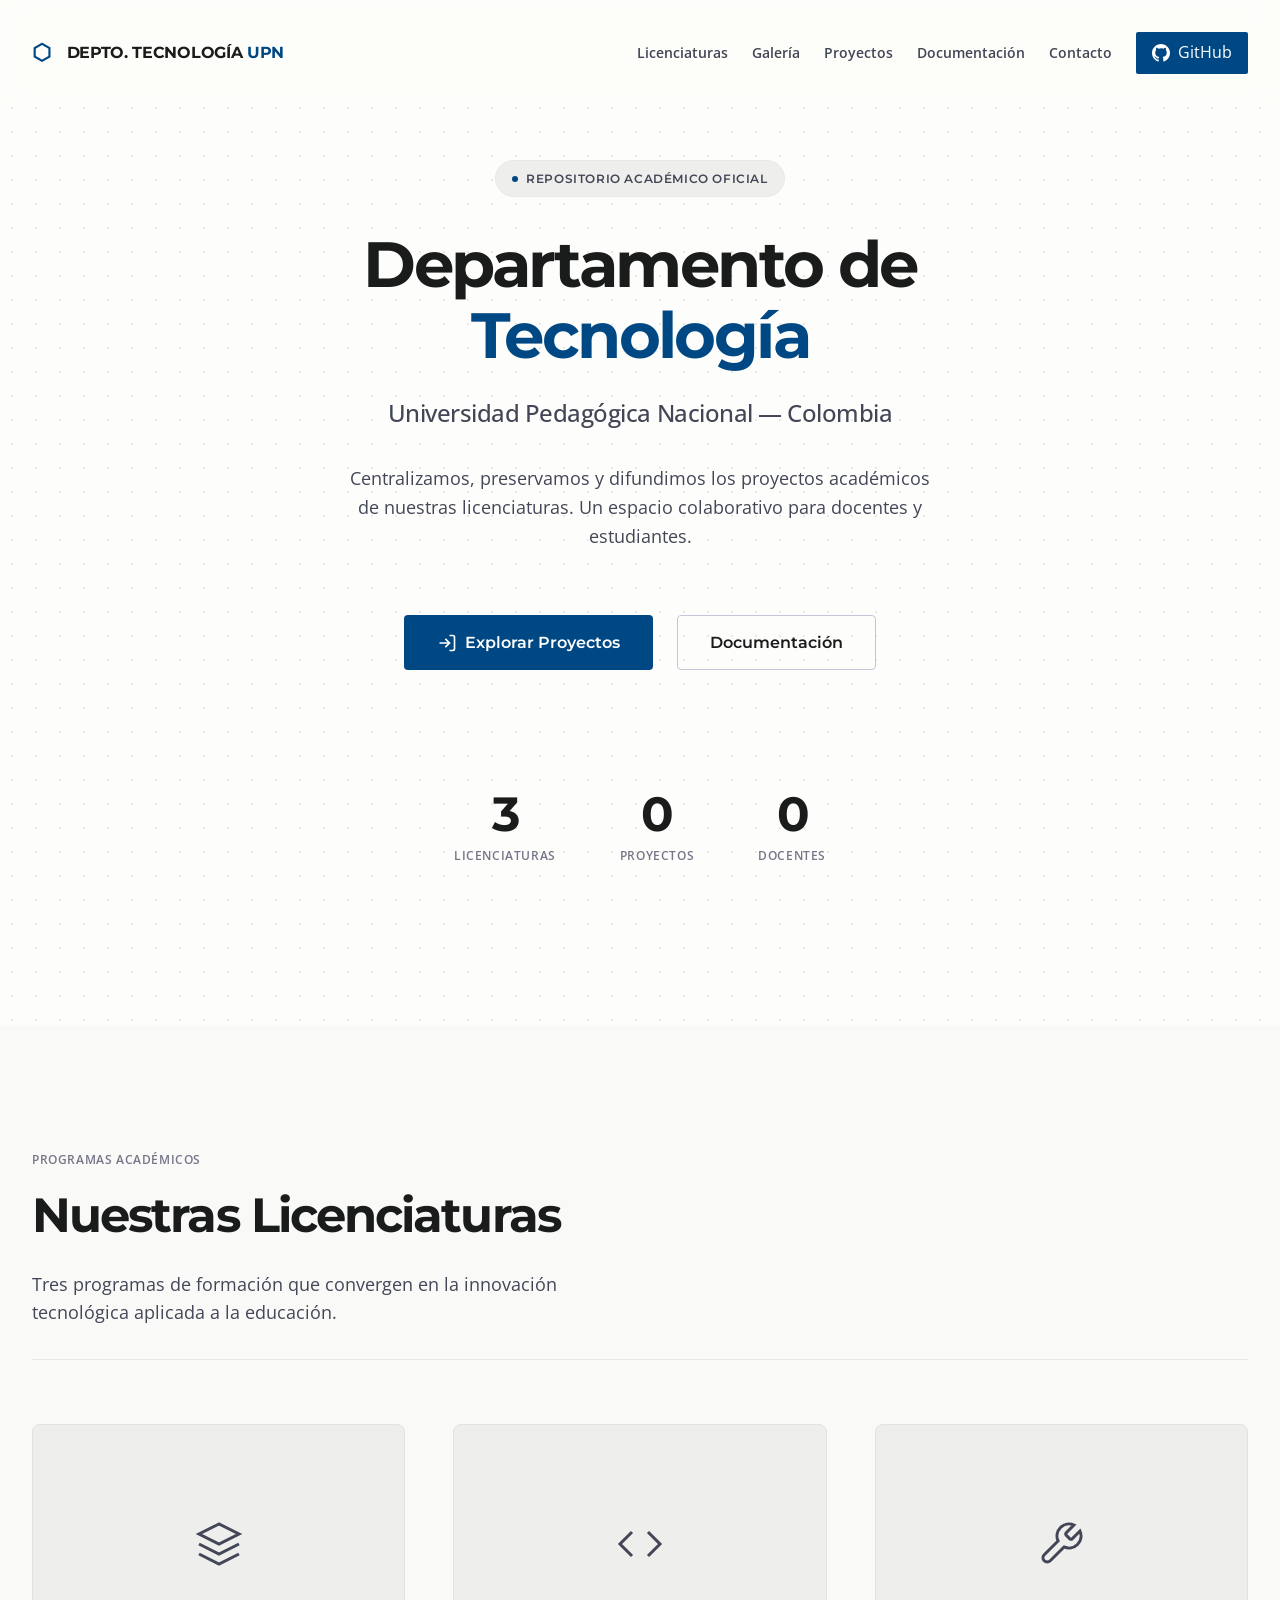
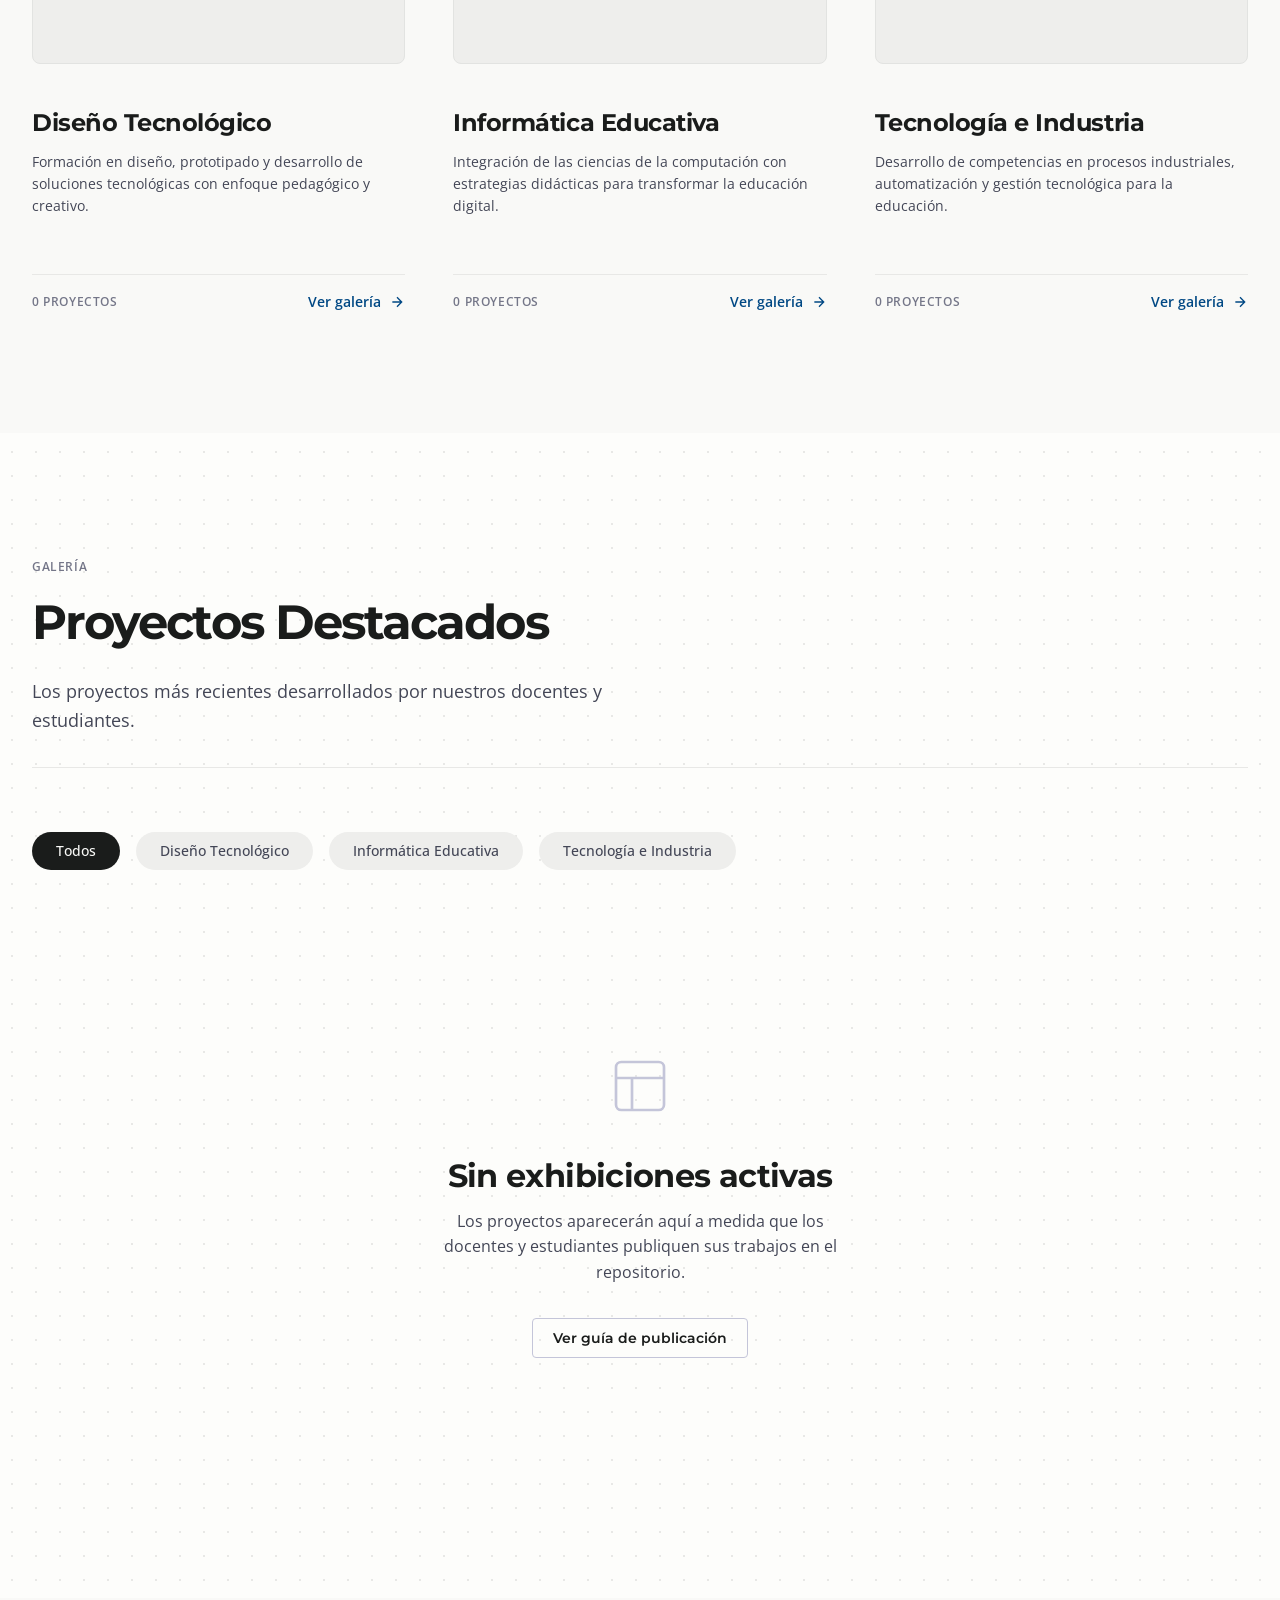
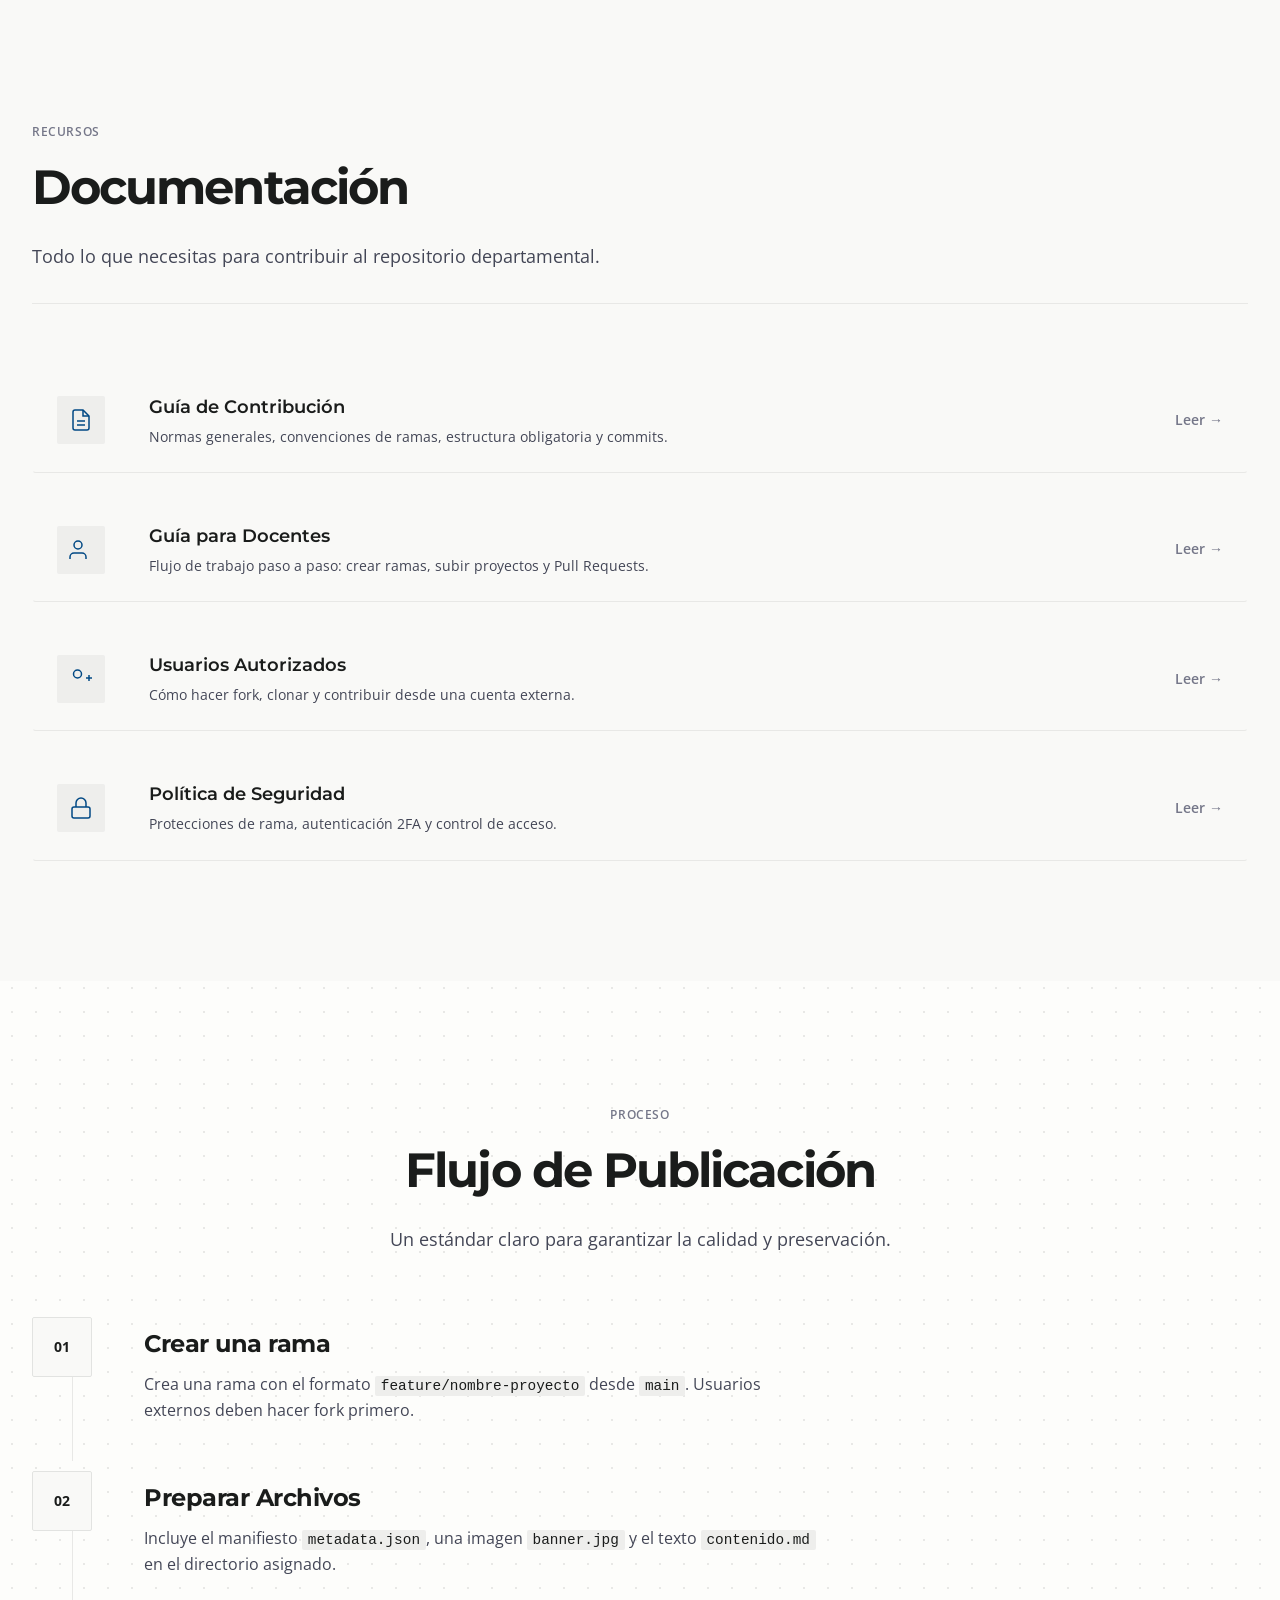
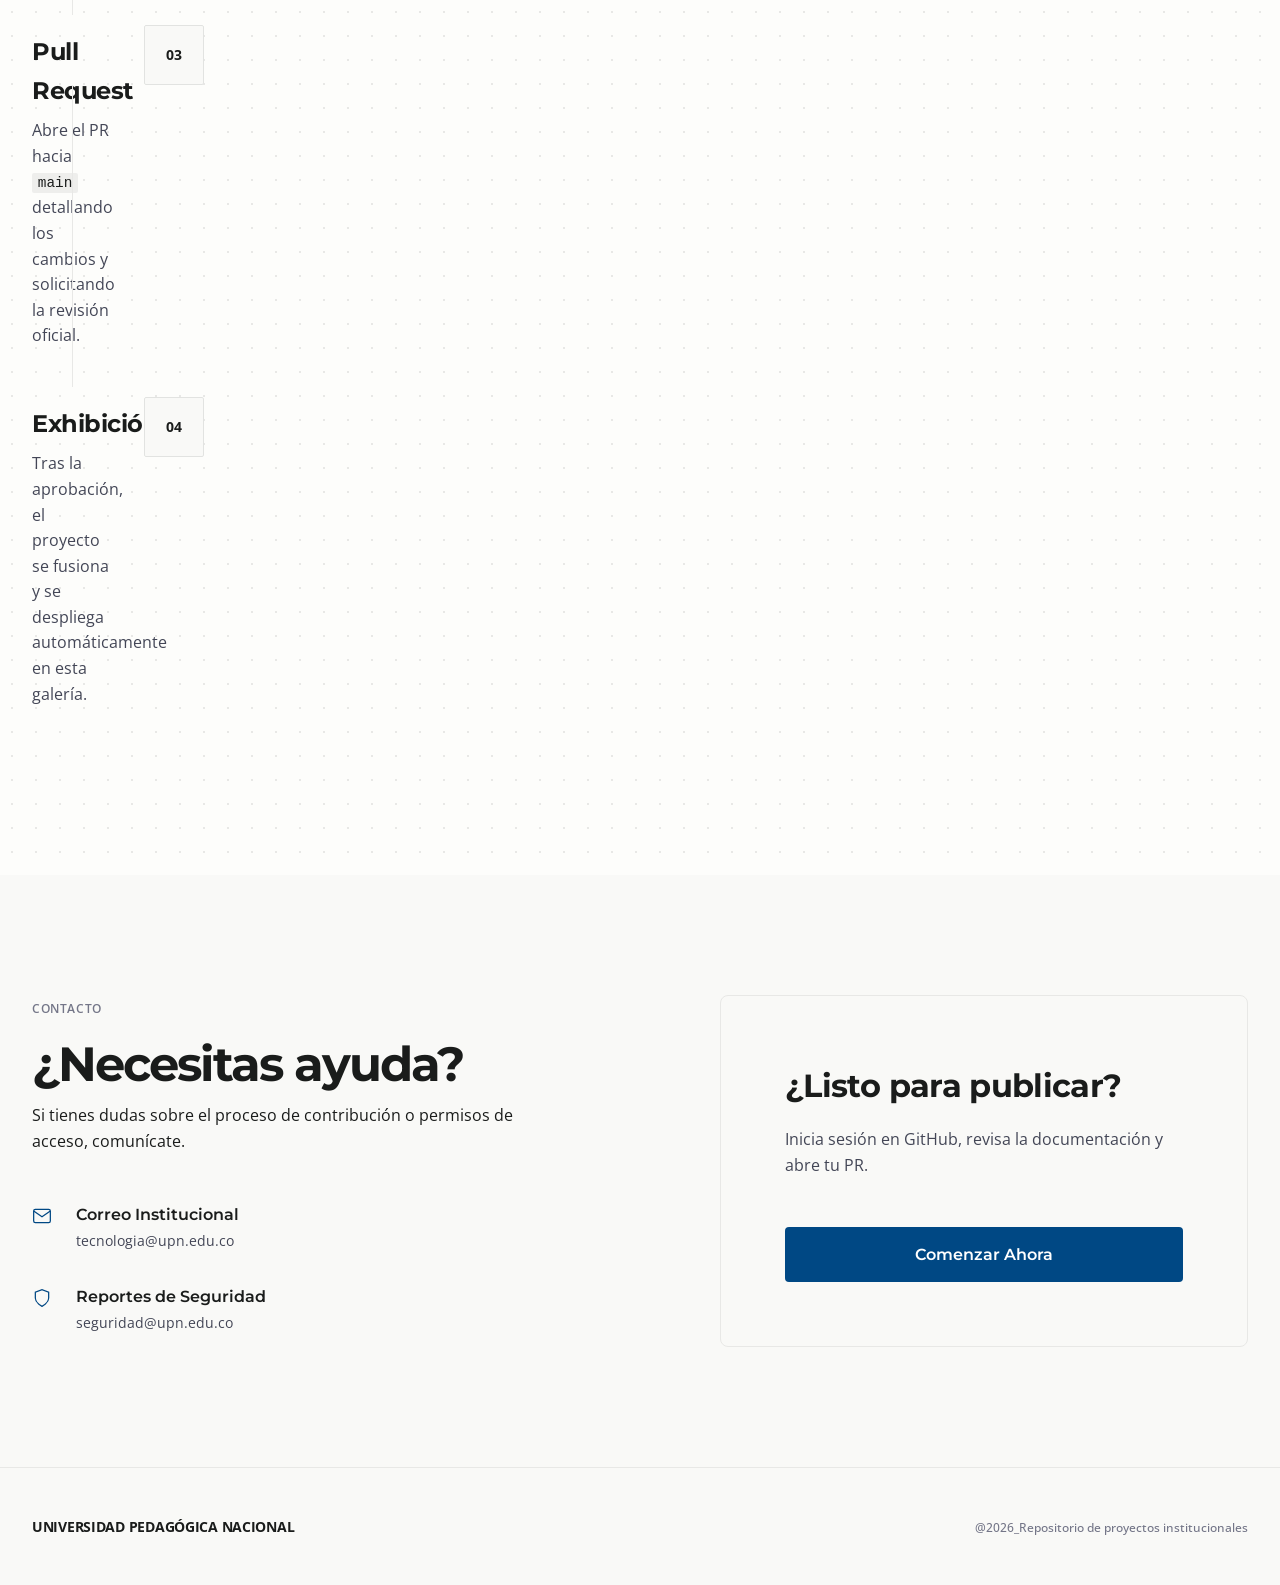
==== commit 7d2fa8ed: "feat: actualización de la interfaz y estilos del proyecto" ====
--- a/frontend/index.html
+++ b/frontend/index.html
@@ -5,11 +5,11 @@
   <meta name="viewport" content="width=device-width, initial-scale=1.0" />
   <title>Departamento de Tecnología — Universidad Pedagógica Nacional</title>
   <meta name="description" content="Portal del Departamento de Tecnología de la Universidad Pedagógica Nacional de Colombia. Repositorio académico de proyectos de las licenciaturas en Diseño Tecnológico, Informática Educativa y Tecnología e Industria." />
-  <meta name="theme-color" content="#005C8A" />
+  <meta name="theme-color" content="#fdfdfb" />
 
   <link rel="preconnect" href="https://fonts.googleapis.com" />
   <link rel="preconnect" href="https://fonts.gstatic.com" crossorigin />
-  <link href="https://fonts.googleapis.com/css2?family=Inter:wght@300;400;500;600;700;800&display=swap" rel="stylesheet" />
+  <link href="https://fonts.googleapis.com/css2?family=Montserrat:wght@400;500;600;700;800&family=Open+Sans:wght@400;500;600;700&display=swap" rel="stylesheet" />
 
   <link rel="stylesheet" href="styles.css" />
 </head>
@@ -23,12 +23,13 @@
         <span class="nav-logo-text">Depto. Tecnología <span class="nav-logo-accent">UPN</span></span>
       </a>
       <ul class="nav-links" id="navLinks">
-        <li><a href="#licenciaturas" class="nav-link">Licenciaturas</a></li>
-        <li><a href="#proyectos" class="nav-link">Proyectos</a></li>
-        <li><a href="#documentacion" class="nav-link">Documentación</a></li>
-        <li><a href="#contacto" class="nav-link">Contacto</a></li>
+        <li><a href="index.html#licenciaturas" class="nav-link">Licenciaturas</a></li>
+        <li><a href="gallery.html" class="nav-link">Galería</a></li>
+        <li><a href="index.html#proyectos" class="nav-link">Proyectos</a></li>
+        <li><a href="index.html#documentacion" class="nav-link">Documentación</a></li>
+        <li><a href="index.html#contacto" class="nav-link">Contacto</a></li>
         <li>
-          <a href="https://github.com" target="_blank" rel="noopener" class="nav-link nav-link--cta">
+          <a href="https://github.com" target="_blank" rel="noopener" class="nav-link--cta">
             <svg class="nav-github-icon" viewBox="0 0 24 24" fill="currentColor" width="18" height="18">
               <path d="M12 0C5.374 0 0 5.373 0 12c0 5.302 3.438 9.8 8.207 11.387.599.111.793-.261.793-.577v-2.234c-3.338.726-4.033-1.416-4.033-1.416-.546-1.387-1.333-1.756-1.333-1.756-1.089-.745.083-.729.083-.729 1.205.084 1.839 1.237 1.839 1.237 1.07 1.834 2.807 1.304 3.492.997.107-.775.418-1.305.762-1.604-2.665-.305-5.467-1.334-5.467-5.931 0-1.311.469-2.381 1.236-3.221-.124-.303-.535-1.524.117-3.176 0 0 1.008-.322 3.301 1.23A11.509 11.509 0 0112 5.803c1.02.005 2.047.138 3.006.404 2.291-1.552 3.297-1.23 3.297-1.23.653 1.653.242 2.874.118 3.176.77.84 1.235 1.911 1.235 3.221 0 4.609-2.807 5.624-5.479 5.921.43.372.823 1.102.823 2.222v3.293c0 .319.192.694.801.576C20.566 21.797 24 17.3 24 12c0-6.627-5.373-12-12-12z"/>
             </svg>
@@ -44,9 +45,6 @@
 
   <!-- ═══════════════════ HERO ═══════════════════ -->
   <section class="hero" id="hero">
-    <div class="hero-bg-grid"></div>
-    <div class="hero-glow hero-glow--1"></div>
-    <div class="hero-glow hero-glow--2"></div>
     <div class="hero-content">
       <div class="hero-badge">
         <span class="hero-badge-dot"></span>
@@ -88,7 +86,7 @@
   </section>
 
   <!-- ═══════════════════ LICENCIATURAS ═══════════════════ -->
-  <section class="section" id="licenciaturas">
+  <section class="section section--alt" id="licenciaturas">
     <div class="container">
       <div class="section-header">
         <span class="section-tag">Programas Académicos</span>
@@ -101,18 +99,20 @@
 
         <article class="card card--diseno" id="card-diseno">
           <div class="card-icon-wrapper">
-            <svg class="card-icon" viewBox="0 0 24 24" fill="none" stroke="currentColor" stroke-width="1.5" width="32" height="32">
+            <svg viewBox="0 0 24 24" fill="none" stroke="currentColor" stroke-width="1.5" width="48" height="48">
               <path d="M12 2L2 7l10 5 10-5-10-5zM2 17l10 5 10-5M2 12l10 5 10-5"/>
             </svg>
           </div>
-          <h3 class="card-title">Diseño Tecnológico</h3>
-          <p class="card-description">
-            Formación en diseño, prototipado y desarrollo de soluciones tecnológicas con enfoque pedagógico y creativo.
-          </p>
+          <div class="card-content">
+            <h3 class="card-title">Diseño Tecnológico</h3>
+            <p class="card-description">
+              Formación en diseño, prototipado y desarrollo de soluciones tecnológicas con enfoque pedagógico y creativo.
+            </p>
+          </div>
           <div class="card-footer">
-            <span class="card-count"><span class="card-count-number">0</span> proyectos</span>
+            <span class="card-count"><span class="card-count-number">0</span> PROYECTOS</span>
             <a href="#" class="card-link">
-              Ver proyectos
+              Ver galería
               <svg viewBox="0 0 24 24" fill="none" stroke="currentColor" stroke-width="2" width="16" height="16"><path d="M5 12h14M12 5l7 7-7 7"/></svg>
             </a>
           </div>
@@ -120,18 +120,20 @@
 
         <article class="card card--informatica" id="card-informatica">
           <div class="card-icon-wrapper">
-            <svg class="card-icon" viewBox="0 0 24 24" fill="none" stroke="currentColor" stroke-width="1.5" width="32" height="32">
+            <svg viewBox="0 0 24 24" fill="none" stroke="currentColor" stroke-width="1.5" width="48" height="48">
               <path d="M16 18l6-6-6-6M8 6l-6 6 6 6"/>
             </svg>
           </div>
-          <h3 class="card-title">Informática Educativa</h3>
-          <p class="card-description">
-            Integración de las ciencias de la computación con estrategias didácticas para transformar la educación digital.
-          </p>
+          <div class="card-content">
+            <h3 class="card-title">Informática Educativa</h3>
+            <p class="card-description">
+              Integración de las ciencias de la computación con estrategias didácticas para transformar la educación digital.
+            </p>
+          </div>
           <div class="card-footer">
-            <span class="card-count"><span class="card-count-number">0</span> proyectos</span>
+            <span class="card-count"><span class="card-count-number">0</span> PROYECTOS</span>
             <a href="#" class="card-link">
-              Ver proyectos
+              Ver galería
               <svg viewBox="0 0 24 24" fill="none" stroke="currentColor" stroke-width="2" width="16" height="16"><path d="M5 12h14M12 5l7 7-7 7"/></svg>
             </a>
           </div>
@@ -139,18 +141,20 @@
 
         <article class="card card--industria" id="card-industria">
           <div class="card-icon-wrapper">
-            <svg class="card-icon" viewBox="0 0 24 24" fill="none" stroke="currentColor" stroke-width="1.5" width="32" height="32">
+            <svg viewBox="0 0 24 24" fill="none" stroke="currentColor" stroke-width="1.5" width="48" height="48">
               <path d="M14.7 6.3a1 1 0 000 1.4l1.6 1.6a1 1 0 001.4 0l3.77-3.77a6 6 0 01-7.94 7.94l-6.91 6.91a2.12 2.12 0 01-3-3l6.91-6.91a6 6 0 017.94-7.94l-3.76 3.76z"/>
             </svg>
           </div>
-          <h3 class="card-title">Tecnología e Industria</h3>
-          <p class="card-description">
-            Desarrollo de competencias en procesos industriales, automatización y gestión tecnológica para la educación.
-          </p>
+          <div class="card-content">
+            <h3 class="card-title">Tecnología e Industria</h3>
+            <p class="card-description">
+              Desarrollo de competencias en procesos industriales, automatización y gestión tecnológica para la educación.
+            </p>
+          </div>
           <div class="card-footer">
-            <span class="card-count"><span class="card-count-number">0</span> proyectos</span>
+            <span class="card-count"><span class="card-count-number">0</span> PROYECTOS</span>
             <a href="#" class="card-link">
-              Ver proyectos
+              Ver galería
               <svg viewBox="0 0 24 24" fill="none" stroke="currentColor" stroke-width="2" width="16" height="16"><path d="M5 12h14M12 5l7 7-7 7"/></svg>
             </a>
           </div>
@@ -161,10 +165,10 @@
   </section>
 
   <!-- ═══════════════════ PROYECTOS ═══════════════════ -->
-  <section class="section section--dark" id="proyectos">
+  <section class="section" id="proyectos">
     <div class="container">
       <div class="section-header">
-        <span class="section-tag">Galería Académica</span>
+        <span class="section-tag">Galería</span>
         <h2 class="section-title">Proyectos Destacados</h2>
         <p class="section-description">
           Los proyectos más recientes desarrollados por nuestros docentes y estudiantes.
@@ -184,17 +188,18 @@
 
       <div class="projects-empty" id="projectsEmpty">
         <div class="empty-state">
-          <svg class="empty-icon" viewBox="0 0 24 24" fill="none" stroke="currentColor" stroke-width="1.5" width="64" height="64">
-            <path d="M13 2H6a2 2 0 00-2 2v16a2 2 0 002 2h12a2 2 0 002-2V9z"/>
-            <polyline points="13 2 13 9 20 9"/>
+          <svg class="empty-icon" viewBox="0 0 24 24" fill="none" stroke="currentColor" stroke-width="1" width="64" height="64">
+            <rect x="3" y="3" width="18" height="18" rx="2" ry="2"/>
+            <line x1="3" y1="9" x2="21" y2="9"/>
+            <line x1="9" y1="21" x2="9" y2="9"/>
           </svg>
-          <h3 class="empty-title">Aún no hay proyectos publicados</h3>
+          <h3 class="empty-title">Sin exhibiciones activas</h3>
           <p class="empty-description">
             Los proyectos aparecerán aquí a medida que los docentes y estudiantes 
             publiquen sus trabajos en el repositorio.
           </p>
-          <a href="#documentacion" class="btn btn--primary btn--sm">
-            ¿Cómo contribuir?
+          <a href="#documentacion" class="btn btn--outline btn--sm">
+            Ver guía de publicación
           </a>
         </div>
       </div>
@@ -202,69 +207,75 @@
   </section>
 
   <!-- ═══════════════════ CÓMO CONTRIBUIR ═══════════════════ -->
-  <section class="section" id="documentacion">
+  <section class="section section--alt" id="documentacion">
     <div class="container">
       <div class="section-header">
-        <span class="section-tag">Guías y Recursos</span>
+        <span class="section-tag">Recursos</span>
         <h2 class="section-title">Documentación</h2>
         <p class="section-description">
           Todo lo que necesitas para contribuir al repositorio departamental.
         </p>
       </div>
 
-      <div class="docs-grid">
-
-        <a href="https://github.com" target="_blank" rel="noopener" class="doc-card" id="doc-contributing">
-          <div class="doc-card-icon doc-card-icon--blue">
-            <svg viewBox="0 0 24 24" fill="none" stroke="currentColor" stroke-width="1.5" width="28" height="28">
+      <div class="docs-list">
+
+        <a href="https://github.com" target="_blank" rel="noopener" class="doc-row" id="doc-contributing">
+          <div class="doc-row-icon">
+            <svg viewBox="0 0 24 24" fill="none" stroke="currentColor" stroke-width="1.5" width="24" height="24">
               <path d="M14 2H6a2 2 0 00-2 2v16a2 2 0 002 2h12a2 2 0 002-2V8z"/>
               <polyline points="14 2 14 8 20 8"/>
               <line x1="16" y1="13" x2="8" y2="13"/>
               <line x1="16" y1="17" x2="8" y2="17"/>
-              <polyline points="10 9 9 9 8 9"/>
-            </svg>
-          </div>
-          <h3 class="doc-card-title">Guía de Contribución</h3>
-          <p class="doc-card-description">Normas generales, convenciones de ramas, estructura obligatoria y formato de commits.</p>
-          <span class="doc-card-action">Ver guía →</span>
-        </a>
-
-        <a href="https://github.com" target="_blank" rel="noopener" class="doc-card" id="doc-docentes">
-          <div class="doc-card-icon doc-card-icon--green">
-            <svg viewBox="0 0 24 24" fill="none" stroke="currentColor" stroke-width="1.5" width="28" height="28">
+            </svg>
+          </div>
+          <div class="doc-row-content">
+            <h3 class="doc-row-title">Guía de Contribución</h3>
+            <p class="doc-row-description">Normas generales, convenciones de ramas, estructura obligatoria y commits.</p>
+          </div>
+          <span class="doc-row-action">Leer →</span>
+        </a>
+
+        <a href="https://github.com" target="_blank" rel="noopener" class="doc-row" id="doc-docentes">
+          <div class="doc-row-icon">
+            <svg viewBox="0 0 24 24" fill="none" stroke="currentColor" stroke-width="1.5" width="24" height="24">
               <path d="M17 21v-2a4 4 0 00-4-4H5a4 4 0 00-4 4v2"/>
               <circle cx="9" cy="7" r="4"/>
-              <path d="M23 21v-2a4 4 0 00-3-3.87M16 3.13a4 4 0 010 7.75"/>
-            </svg>
-          </div>
-          <h3 class="doc-card-title">Guía para Docentes</h3>
-          <p class="doc-card-description">Flujo de trabajo paso a paso: crear ramas, subir proyectos y abrir Pull Requests.</p>
-          <span class="doc-card-action">Ver guía →</span>
-        </a>
-
-        <a href="https://github.com" target="_blank" rel="noopener" class="doc-card" id="doc-autorizados">
-          <div class="doc-card-icon doc-card-icon--purple">
-            <svg viewBox="0 0 24 24" fill="none" stroke="currentColor" stroke-width="1.5" width="28" height="28">
-              <path d="M16 21v-2a4 4 0 00-4-4H5a4 4 0 00-4 4v2"/>
+            </svg>
+          </div>
+          <div class="doc-row-content">
+            <h3 class="doc-row-title">Guía para Docentes</h3>
+            <p class="doc-row-description">Flujo de trabajo paso a paso: crear ramas, subir proyectos y Pull Requests.</p>
+          </div>
+          <span class="doc-row-action">Leer →</span>
+        </a>
+
+        <a href="https://github.com" target="_blank" rel="noopener" class="doc-row" id="doc-autorizados">
+          <div class="doc-row-icon">
+            <svg viewBox="0 0 24 24" fill="none" stroke="currentColor" stroke-width="1.5" width="24" height="24">
               <circle cx="8.5" cy="7" r="4"/>
               <line x1="20" y1="8" x2="20" y2="14"/>
               <line x1="23" y1="11" x2="17" y2="11"/>
             </svg>
           </div>
-          <h3 class="doc-card-title">Usuarios Autorizados</h3>
-          <p class="doc-card-description">Cómo hacer fork, clonar y contribuir desde una cuenta externa al repositorio.</p>
-          <span class="doc-card-action">Ver guía →</span>
-        </a>
-
-        <a href="https://github.com" target="_blank" rel="noopener" class="doc-card" id="doc-security">
-          <div class="doc-card-icon doc-card-icon--red">
-            <svg viewBox="0 0 24 24" fill="none" stroke="currentColor" stroke-width="1.5" width="28" height="28">
-              <path d="M12 22s8-4 8-10V5l-8-3-8 3v7c0 6 8 10 8 10z"/>
-            </svg>
-          </div>
-          <h3 class="doc-card-title">Política de Seguridad</h3>
-          <p class="doc-card-description">Protecciones de rama, autenticación 2FA, reporte de vulnerabilidades y control de acceso.</p>
-          <span class="doc-card-action">Ver política →</span>
+          <div class="doc-row-content">
+            <h3 class="doc-row-title">Usuarios Autorizados</h3>
+            <p class="doc-row-description">Cómo hacer fork, clonar y contribuir desde una cuenta externa.</p>
+          </div>
+          <span class="doc-row-action">Leer →</span>
+        </a>
+
+        <a href="https://github.com" target="_blank" rel="noopener" class="doc-row" id="doc-security">
+          <div class="doc-row-icon">
+            <svg viewBox="0 0 24 24" fill="none" stroke="currentColor" stroke-width="1.5" width="24" height="24">
+              <rect x="3" y="11" width="18" height="11" rx="2" ry="2"/>
+              <path d="M7 11V7a5 5 0 0110 0v4"/>
+            </svg>
+          </div>
+          <div class="doc-row-content">
+            <h3 class="doc-row-title">Política de Seguridad</h3>
+            <p class="doc-row-description">Protecciones de rama, autenticación 2FA y control de acceso.</p>
+          </div>
+          <span class="doc-row-action">Leer →</span>
         </a>
 
       </div>
@@ -272,13 +283,13 @@
   </section>
 
   <!-- ═══════════════════ FLUJO DE TRABAJO ═══════════════════ -->
-  <section class="section section--dark" id="flujo">
-    <div class="container">
-      <div class="section-header">
+  <section class="section" id="flujo">
+    <div class="container">
+      <div class="section-header section-header--center">
         <span class="section-tag">Proceso</span>
-        <h2 class="section-title">¿Cómo funciona?</h2>
+        <h2 class="section-title">Flujo de Publicación</h2>
         <p class="section-description">
-          El flujo para publicar un proyecto en el repositorio es simple y estandarizado.
+          Un estándar claro para garantizar la calidad y preservación.
         </p>
       </div>
 
@@ -287,90 +298,78 @@
           <div class="step-number">01</div>
           <div class="step-content">
             <h3 class="step-title">Crear una rama</h3>
-            <p class="step-description">Crea una rama con el formato <code>feature/nombre-proyecto</code> desde <code>main</code>. Los usuarios externos hacen fork primero.</p>
+            <p class="step-description">Crea una rama con el formato <code>feature/nombre-proyecto</code> desde <code>main</code>. Usuarios externos deben hacer fork primero.</p>
           </div>
         </div>
         <div class="step" id="step-2">
           <div class="step-number">02</div>
           <div class="step-content">
-            <h3 class="step-title">Agregar archivos</h3>
-            <p class="step-description">Incluye <code>metadata.json</code>, <code>banner.jpg</code> y <code>contenido.md</code> dentro de la carpeta de tu licenciatura.</p>
+            <h3 class="step-title">Preparar Archivos</h3>
+            <p class="step-description">Incluye el manifiesto <code>metadata.json</code>, una imagen <code>banner.jpg</code> y el texto <code>contenido.md</code> en el directorio asignado.</p>
           </div>
         </div>
         <div class="step" id="step-3">
+          <div class="step-content">
+            <h3 class="step-title">Pull Request</h3>
+            <p class="step-description">Abre el PR hacia <code>main</code> detallando los cambios y solicitando la revisión oficial.</p>
+          </div>
           <div class="step-number">03</div>
+        </div>
+        <div class="step" id="step-4">
           <div class="step-content">
-            <h3 class="step-title">Abrir Pull Request</h3>
-            <p class="step-description">Crea un PR hacia <code>main</code> con un título descriptivo. Solicita revisión al administrador.</p>
-          </div>
-        </div>
-        <div class="step" id="step-4">
+            <h3 class="step-title">Exhibición</h3>
+            <p class="step-description">Tras la aprobación, el proyecto se fusiona y se despliega automáticamente en esta galería.</p>
+          </div>
           <div class="step-number">04</div>
-          <div class="step-content">
-            <h3 class="step-title">Revisión y publicación</h3>
-            <p class="step-description">El revisor verifica la estructura y aprueba el PR. Tu proyecto queda publicado en el repositorio.</p>
-          </div>
         </div>
       </div>
     </div>
   </section>
 
   <!-- ═══════════════════ CONTACTO ═══════════════════ -->
-  <section class="section" id="contacto">
+  <section class="section section--alt" id="contacto">
     <div class="container">
       <div class="contact-grid">
         <div class="contact-info">
           <span class="section-tag">Contacto</span>
-          <h2 class="section-title section-title--left">¿Necesitas ayuda?</h2>
+          <h2 class="section-title">¿Necesitas ayuda?</h2>
           <p class="contact-description">
-            Si tienes dudas sobre el proceso de contribución, problemas de acceso 
-            o deseas reportar un incidente, comunícate con nosotros.
+            Si tienes dudas sobre el proceso de contribución o permisos de acceso, comunícate.
           </p>
           <div class="contact-channels">
             <div class="contact-channel" id="contact-email">
               <div class="contact-channel-icon">
-                <svg viewBox="0 0 24 24" fill="none" stroke="currentColor" stroke-width="1.5" width="24" height="24">
+                <svg viewBox="0 0 24 24" fill="none" stroke="currentColor" stroke-width="1.5" width="20" height="20">
                   <path d="M4 4h16c1.1 0 2 .9 2 2v12c0 1.1-.9 2-2 2H4c-1.1 0-2-.9-2-2V6c0-1.1.9-2 2-2z"/>
                   <polyline points="22,6 12,13 2,6"/>
                 </svg>
               </div>
               <div>
-                <h4 class="contact-channel-title">Correo electrónico</h4>
+                <h4 class="contact-channel-title">Correo Institucional</h4>
                 <p class="contact-channel-value">tecnologia@upn.edu.co</p>
               </div>
             </div>
             <div class="contact-channel" id="contact-security">
               <div class="contact-channel-icon">
-                <svg viewBox="0 0 24 24" fill="none" stroke="currentColor" stroke-width="1.5" width="24" height="24">
+                <svg viewBox="0 0 24 24" fill="none" stroke="currentColor" stroke-width="1.5" width="20" height="20">
                   <path d="M12 22s8-4 8-10V5l-8-3-8 3v7c0 6 8 10 8 10z"/>
                 </svg>
               </div>
               <div>
-                <h4 class="contact-channel-title">Reportes de seguridad</h4>
+                <h4 class="contact-channel-title">Reportes de Seguridad</h4>
                 <p class="contact-channel-value">seguridad@upn.edu.co</p>
               </div>
             </div>
-            <div class="contact-channel" id="contact-github">
-              <div class="contact-channel-icon">
-                <svg viewBox="0 0 24 24" fill="currentColor" width="24" height="24">
-                  <path d="M12 0C5.374 0 0 5.373 0 12c0 5.302 3.438 9.8 8.207 11.387.599.111.793-.261.793-.577v-2.234c-3.338.726-4.033-1.416-4.033-1.416-.546-1.387-1.333-1.756-1.333-1.756-1.089-.745.083-.729.083-.729 1.205.084 1.839 1.237 1.839 1.237 1.07 1.834 2.807 1.304 3.492.997.107-.775.418-1.305.762-1.604-2.665-.305-5.467-1.334-5.467-5.931 0-1.311.469-2.381 1.236-3.221-.124-.303-.535-1.524.117-3.176 0 0 1.008-.322 3.301 1.23A11.509 11.509 0 0112 5.803c1.02.005 2.047.138 3.006.404 2.291-1.552 3.297-1.23 3.297-1.23.653 1.653.242 2.874.118 3.176.77.84 1.235 1.911 1.235 3.221 0 4.609-2.807 5.624-5.479 5.921.43.372.823 1.102.823 2.222v3.293c0 .319.192.694.801.576C20.566 21.797 24 17.3 24 12c0-6.627-5.373-12-12-12z"/>
-                </svg>
-              </div>
-              <div>
-                <h4 class="contact-channel-title">Repositorio GitHub</h4>
-                <p class="contact-channel-value">Reportar issues en el repositorio</p>
-              </div>
-            </div>
           </div>
         </div>
         <div class="contact-cta">
           <div class="contact-cta-card">
-            <h3 class="contact-cta-title">¿Listo para contribuir?</h3>
+            <h3 class="contact-cta-title">¿Listo para publicar?</h3>
             <p class="contact-cta-description">
-              Revisa la documentación, prepara tus archivos y abre tu primer Pull Request.
+              Inicia sesión en GitHub, revisa la documentación y abre tu PR.
             </p>
             <a href="#documentacion" class="btn btn--primary btn--full">
-              Comenzar ahora
+              Comenzar Ahora
             </a>
           </div>
         </div>
@@ -383,12 +382,10 @@
     <div class="container">
       <div class="footer-content">
         <div class="footer-brand">
-          <span class="nav-logo-icon">⬡</span>
-          <span>Departamento de Tecnología — UPN</span>
+          UNIVERSIDAD PEDAGÓGICA NACIONAL
         </div>
         <p class="footer-copy">
-          © 2026 Universidad Pedagógica Nacional — Colombia. 
-          Todos los derechos reservados.
+          @2026_Repositorio de proyectos institucionales
         </p>
       </div>
     </div>
--- a/frontend/styles.css
+++ b/frontend/styles.css
@@ -1,65 +1,82 @@
 /* ═══════════════════════════════════════════
-   DESIGN TOKENS — Departamento de Tecnología UPN
+   DESIGN TOKENS — Institucional Minimalista (UPN + Lumina)
    ═══════════════════════════════════════════ */
+@import url('https://fonts.googleapis.com/css2?family=Montserrat:wght@400;500;600;700;800&family=Open+Sans:wght@400;500;600;700&display=swap');
+
 :root {
-  /* Colors - Institutional */
-  --color-primary: #005C8A;
-  --color-primary-light: #0078B4;
-  --color-primary-dark: #004466;
-  --color-primary-glow: rgba(0, 92, 138, 0.25);
-  --color-accent: #00B4D8;
-  --color-accent-light: #48CAE4;
-
-  /* Surfaces */
-  --surface-base: #0A0F1A;
-  --surface-elevated: #111827;
-  --surface-card: #1A2332;
-  --surface-card-hover: #1F2B3D;
-  --surface-border: rgba(255, 255, 255, 0.06);
-
-  /* Text */
-  --text-primary: #F1F5F9;
-  --text-secondary: #94A3B8;
-  --text-muted: #64748B;
-
-  /* Semantic */
-  --color-green: #10B981;
-  --color-purple: #8B5CF6;
-  --color-red: #EF4444;
+  /* Colors - UPN Institutional */
+  --surface: #f9f9f7;
+  --surface-dim: #dadad8;
+  --surface-bright: #f9f9f7;
+  --surface-container-lowest: #ffffff;
+  --surface-container-low: #f4f4f2;
+  --surface-container: #eeeeec;
+  --surface-container-high: #e8e8e6;
+  --surface-container-highest: #e2e3e1;
+  --on-surface: #1a1c1b;
+  --on-surface-variant: #434656;
+  --inverse-surface: #003366; /* Azul Marino */
+  --inverse-on-surface: #f1f1ef;
+  
+  --outline: #747688;
+  --outline-variant: #c4c5d9;
+  
+  --primary: #004884; /* Azul UPN */
+  --on-primary: #ffffff;
+  --primary-container: #003366; /* Hover Azul Marino */
+  --on-primary-container: #ffffff;
+  
+  --secondary: #FFB81C; /* Amarillo/Naranja UPN */
+  --on-secondary: #1a1c1b;
+  --secondary-container: #ffc445;
+  --on-secondary-container: #1a1c1b;
+  
+  --tertiary: #006058;
+  --on-tertiary: #ffffff;
+  --tertiary-container: #007b71;
+  --on-tertiary-container: #b2fff3;
+  
+  --background: #fdfdfb;
+  --on-background: #1a1c1b;
 
   /* Spacing */
-  --space-xs: 0.25rem;
-  --space-sm: 0.5rem;
-  --space-md: 1rem;
-  --space-lg: 1.5rem;
-  --space-xl: 2rem;
-  --space-2xl: 3rem;
-  --space-3xl: 4rem;
-  --space-4xl: 6rem;
-
-  /* Typography */
-  --font-family: 'Inter', system-ui, -apple-system, sans-serif;
+  --space-xs: 0.5rem;   /* 8px */
+  --space-sm: 1rem;     /* 16px */
+  --space-md: 1.5rem;   /* 24px */
+  --space-lg: 2rem;     /* 32px */
+  --space-xl: 3rem;     /* 48px */
+  --space-2xl: 4rem;    /* 64px */
+  --space-3xl: 7.5rem;  /* 120px */
+  --space-4xl: 10rem;   /* 160px */
+
+  /* Typography - UPN */
+  --font-family-heading: 'Montserrat', sans-serif;
+  --font-family-body: 'Open Sans', sans-serif;
   --font-size-xs: 0.75rem;
   --font-size-sm: 0.875rem;
   --font-size-base: 1rem;
   --font-size-lg: 1.125rem;
-  --font-size-xl: 1.25rem;
-  --font-size-2xl: 1.5rem;
-  --font-size-3xl: 2rem;
-  --font-size-4xl: 2.75rem;
-  --font-size-5xl: 3.5rem;
+  --font-size-xl: 1.5rem;
+  --font-size-2xl: 2rem;
+  --font-size-3xl: 2.5rem;
+  --font-size-4xl: 3rem;
+  --font-size-5xl: 4rem;
 
   /* Radius */
-  --radius-sm: 0.375rem;
-  --radius-md: 0.625rem;
-  --radius-lg: 1rem;
-  --radius-xl: 1.25rem;
+  --radius-sm: 0.125rem;
+  --radius-md: 0.25rem;
+  --radius-lg: 0.5rem;
+  --radius-xl: 0.75rem;
   --radius-full: 9999px;
 
   /* Transitions */
-  --transition-fast: 150ms cubic-bezier(0.4, 0, 0.2, 1);
-  --transition-base: 250ms cubic-bezier(0.4, 0, 0.2, 1);
-  --transition-slow: 400ms cubic-bezier(0.4, 0, 0.2, 1);
+  --transition-fast: 150ms cubic-bezier(0.16, 1, 0.3, 1);
+  --transition-base: 300ms cubic-bezier(0.16, 1, 0.3, 1);
+  --transition-slow: 500ms cubic-bezier(0.16, 1, 0.3, 1);
+  
+  /* Shadows (Soft-Depth) */
+  --shadow-elevation-1: 0px 4px 20px rgba(0,0,0,0.04);
+  --shadow-elevation-2: 0px 12px 40px rgba(0,0,0,0.08);
 }
 
 /* ═══════════════════ RESET ═══════════════════ */
@@ -71,295 +88,324 @@
 }
 
 body {
-  font-family: var(--font-family);
-  background: var(--surface-base);
-  color: var(--text-primary);
+  font-family: var(--font-family-body);
+  background: var(--background);
+  color: var(--on-background);
   line-height: 1.6;
   overflow-x: hidden;
+  /* Subtle Dot Grid Background */
+  background-image: radial-gradient(var(--surface-container-high) 1px, transparent 1px);
+  background-size: 24px 24px;
+}
+
+h1, h2, h3, h4, h5, h6, .nav-logo, .btn, .card-tag, .hero-stat-number, .hero-badge {
+  font-family: var(--font-family-heading);
 }
 
 a { color: inherit; text-decoration: none; }
-img { max-width: 100%; display: block; }
+img { max-width: 100%; display: block; border-radius: var(--radius-md); }
 button { cursor: pointer; border: none; background: none; font: inherit; color: inherit; }
-code { background: rgba(0,92,138,0.15); padding: 0.15em 0.4em; border-radius: var(--radius-sm); font-size: 0.9em; color: var(--color-accent-light); }
-
-.container { max-width: 1200px; margin: 0 auto; padding: 0 var(--space-lg); }
+code { background: var(--surface-container); padding: 0.15em 0.4em; border-radius: var(--radius-sm); font-size: 0.9em; color: var(--on-surface); }
+
+.container { max-width: 1280px; margin: 0 auto; padding: 0 var(--space-lg); }
 
 /* ═══════════════════ NAVBAR ═══════════════════ */
 .navbar {
   position: fixed; top: 0; left: 0; right: 0; z-index: 100;
-  padding: var(--space-md) 0;
-  background: rgba(10, 15, 26, 0.6);
-  backdrop-filter: blur(20px);
+  padding: var(--space-lg) 0;
+  background: rgba(253, 253, 251, 0.8);
+  backdrop-filter: blur(12px);
   border-bottom: 1px solid transparent;
   transition: var(--transition-base);
 }
 .navbar.scrolled {
   padding: var(--space-sm) 0;
-  border-bottom-color: var(--surface-border);
-  background: rgba(10, 15, 26, 0.9);
+  border-bottom-color: var(--surface-container-high);
+  background: rgba(253, 253, 251, 0.95);
 }
 .nav-container {
-  max-width: 1200px; margin: 0 auto;
+  max-width: 1280px; margin: 0 auto;
   padding: 0 var(--space-lg);
   display: flex; align-items: center; justify-content: space-between;
 }
-.nav-logo { display: flex; align-items: center; gap: var(--space-sm); font-weight: 600; font-size: var(--font-size-sm); }
-.nav-logo-icon { font-size: 1.4rem; color: var(--color-accent); }
-.nav-logo-accent { color: var(--color-accent); }
-.nav-links { display: flex; align-items: center; gap: var(--space-xs); list-style: none; }
+.nav-logo { display: flex; align-items: center; gap: var(--space-sm); font-weight: 700; font-size: var(--font-size-base); text-transform: uppercase; letter-spacing: -0.02em; }
+.nav-logo-icon { font-size: 1.4rem; color: var(--primary); }
+.nav-logo-accent { color: var(--primary); }
+
+.nav-links { display: flex; align-items: center; gap: var(--space-md); list-style: none; }
 .nav-link {
-  padding: var(--space-sm) var(--space-md);
-  font-size: var(--font-size-sm); font-weight: 500;
-  color: var(--text-secondary); border-radius: var(--radius-md);
+  font-size: var(--font-size-sm); font-weight: 600;
+  color: var(--on-surface-variant); 
+  position: relative;
   transition: var(--transition-fast);
+  padding: var(--space-xs) 0;
+}
+.nav-link::after {
+  content: ''; position: absolute; bottom: 0; left: 0; width: 100%; height: 2px;
+  background: var(--primary); transform: scaleX(0); transform-origin: right;
+  transition: transform var(--transition-base);
+}
+.nav-link:hover { color: var(--primary); }
+.nav-link:hover::after { transform: scaleX(1); transform-origin: left; }
+
+.nav-link--cta {
+  background: var(--primary); color: var(--on-primary) !important;
+  padding: var(--space-xs) var(--space-sm);
+  border-radius: var(--radius-sm);
   display: flex; align-items: center; gap: var(--space-xs);
 }
-.nav-link:hover { color: var(--text-primary); background: rgba(255,255,255,0.05); }
-.nav-link--cta {
-  background: var(--color-primary); color: var(--text-primary) !important;
-  padding: var(--space-sm) var(--space-md);
-}
-.nav-link--cta:hover { background: var(--color-primary-light); }
+.nav-link--cta::after { display: none; }
+.nav-link--cta:hover { background: var(--primary-container); color: var(--on-primary-container) !important; transform: translateY(-1px); }
 .nav-github-icon { flex-shrink: 0; }
 
 .nav-toggle { display: none; flex-direction: column; gap: 5px; padding: var(--space-sm); }
-.nav-toggle span { display: block; width: 22px; height: 2px; background: var(--text-primary); border-radius: 2px; transition: var(--transition-fast); }
+.nav-toggle span { display: block; width: 22px; height: 2px; background: var(--on-surface); transition: var(--transition-fast); }
 
 /* ═══════════════════ HERO ═══════════════════ */
 .hero {
-  position: relative; min-height: 100vh;
+  position: relative; min-height: 90vh;
   display: flex; align-items: center; justify-content: center;
   padding: var(--space-4xl) var(--space-lg);
-  overflow: hidden;
-}
-.hero-bg-grid {
-  position: absolute; inset: 0;
-  background-image:
-    linear-gradient(rgba(0,92,138,0.06) 1px, transparent 1px),
-    linear-gradient(90deg, rgba(0,92,138,0.06) 1px, transparent 1px);
-  background-size: 60px 60px;
-  mask-image: radial-gradient(ellipse 70% 60% at 50% 40%, black 30%, transparent 100%);
-}
-.hero-glow {
-  position: absolute; border-radius: 50%; filter: blur(100px); pointer-events: none;
-  animation: glowPulse 6s ease-in-out infinite alternate;
-}
-.hero-glow--1 { width: 500px; height: 500px; top: -10%; right: -5%; background: var(--color-primary-glow); }
-.hero-glow--2 { width: 400px; height: 400px; bottom: -10%; left: -5%; background: rgba(0, 180, 216, 0.12); animation-delay: -3s; }
-
-@keyframes glowPulse {
-  0% { opacity: 0.4; transform: scale(1); }
-  100% { opacity: 0.8; transform: scale(1.15); }
-}
-
-.hero-content { position: relative; text-align: center; max-width: 750px; }
+}
+
+.hero-content { position: relative; text-align: center; max-width: 800px; z-index: 2; }
+
 .hero-badge {
-  display: inline-flex; align-items: center; gap: var(--space-sm);
-  padding: var(--space-xs) var(--space-md);
-  background: rgba(0, 92, 138, 0.15); border: 1px solid rgba(0, 92, 138, 0.3);
+  display: inline-flex; align-items: center; gap: var(--space-xs);
+  padding: var(--space-xs) var(--space-sm);
+  background: var(--surface-container); 
+  border: 1px solid var(--surface-container-high);
   border-radius: var(--radius-full);
-  font-size: var(--font-size-xs); font-weight: 500; color: var(--color-accent-light);
-  margin-bottom: var(--space-xl);
-  animation: fadeInUp 0.6s ease-out;
+  font-size: var(--font-size-xs); font-weight: 600; color: var(--on-surface-variant);
+  letter-spacing: 0.05em; text-transform: uppercase;
+  margin-bottom: var(--space-lg);
+  animation: fadeInUp 0.8s cubic-bezier(0.16, 1, 0.3, 1);
 }
 .hero-badge-dot {
   width: 6px; height: 6px; border-radius: 50%;
-  background: var(--color-green);
-  box-shadow: 0 0 8px var(--color-green);
-  animation: dotPulse 2s ease-in-out infinite;
-}
-@keyframes dotPulse { 0%, 100% { opacity: 1; } 50% { opacity: 0.4; } }
+  background: var(--primary);
+}
 
 .hero-title {
-  font-size: var(--font-size-5xl); font-weight: 800;
-  line-height: 1.1; letter-spacing: -0.03em;
+  font-size: var(--font-size-5xl); font-weight: 700;
+  line-height: 1.1; letter-spacing: -0.04em;
   margin-bottom: var(--space-md);
-  animation: fadeInUp 0.6s ease-out 0.1s both;
+  color: var(--on-surface);
+  animation: fadeInUp 0.8s cubic-bezier(0.16, 1, 0.3, 1) 0.1s both;
 }
 .hero-title-accent {
-  background: linear-gradient(135deg, var(--color-accent-light) 0%, var(--color-primary-light) 100%);
-  -webkit-background-clip: text; -webkit-text-fill-color: transparent;
-  background-clip: text;
+  color: var(--primary);
 }
 .hero-subtitle {
-  font-size: var(--font-size-lg); color: var(--text-secondary); font-weight: 400;
+  font-size: var(--font-size-xl); color: var(--on-surface-variant); font-weight: 500;
+  letter-spacing: -0.02em;
   margin-bottom: var(--space-lg);
-  animation: fadeInUp 0.6s ease-out 0.2s both;
+  animation: fadeInUp 0.8s cubic-bezier(0.16, 1, 0.3, 1) 0.2s both;
 }
 .hero-description {
-  font-size: var(--font-size-base); color: var(--text-muted);
-  max-width: 560px; margin: 0 auto var(--space-2xl);
-  animation: fadeInUp 0.6s ease-out 0.3s both;
+  font-size: var(--font-size-lg); color: var(--on-surface-variant);
+  max-width: 600px; margin: 0 auto var(--space-2xl);
+  line-height: 1.6;
+  animation: fadeInUp 0.8s cubic-bezier(0.16, 1, 0.3, 1) 0.3s both;
 }
 .hero-actions {
   display: flex; gap: var(--space-md); justify-content: center; flex-wrap: wrap;
   margin-bottom: var(--space-3xl);
-  animation: fadeInUp 0.6s ease-out 0.4s both;
+  animation: fadeInUp 0.8s cubic-bezier(0.16, 1, 0.3, 1) 0.4s both;
 }
 .hero-stats {
-  display: flex; justify-content: center; gap: var(--space-3xl);
-  animation: fadeInUp 0.6s ease-out 0.5s both;
+  display: flex; justify-content: center; gap: var(--space-2xl);
+  animation: fadeInUp 0.8s cubic-bezier(0.16, 1, 0.3, 1) 0.5s both;
 }
 .hero-stat { text-align: center; }
 .hero-stat-number {
-  display: block; font-size: var(--font-size-3xl); font-weight: 700;
-  color: var(--color-accent-light);
-}
-.hero-stat-label { font-size: var(--font-size-xs); color: var(--text-muted); text-transform: uppercase; letter-spacing: 0.1em; }
+  display: block; font-size: var(--font-size-4xl); font-weight: 700; letter-spacing: -0.04em;
+  color: var(--on-surface);
+  line-height: 1;
+}
+.hero-stat-label { font-size: var(--font-size-xs); color: var(--outline); font-weight: 600; text-transform: uppercase; letter-spacing: 0.05em; margin-top: var(--space-xs); display: block; }
 
 @keyframes fadeInUp {
-  from { opacity: 0; transform: translateY(20px); }
+  from { opacity: 0; transform: translateY(30px); }
   to { opacity: 1; transform: translateY(0); }
 }
 
 /* ═══════════════════ BUTTONS ═══════════════════ */
 .btn {
-  display: inline-flex; align-items: center; gap: var(--space-sm);
-  padding: 0.75rem 1.75rem;
-  font-size: var(--font-size-sm); font-weight: 600;
+  display: inline-flex; align-items: center; justify-content: center; gap: var(--space-xs);
+  padding: 0.875rem 2rem;
+  font-size: var(--font-size-base); font-weight: 600;
   border-radius: var(--radius-md);
   transition: var(--transition-base);
   border: 1px solid transparent;
 }
 .btn--primary {
-  background: var(--color-primary); color: white;
-  box-shadow: 0 0 20px var(--color-primary-glow);
+  background: var(--primary); color: var(--on-primary);
 }
 .btn--primary:hover {
-  background: var(--color-primary-light);
-  box-shadow: 0 0 30px rgba(0, 92, 138, 0.4);
+  background: var(--primary-container); color: var(--on-primary-container);
   transform: translateY(-2px);
+  box-shadow: var(--shadow-elevation-2);
 }
 .btn--outline {
-  border-color: var(--surface-border); color: var(--text-secondary);
-  background: rgba(255,255,255,0.03);
-}
-.btn--outline:hover { border-color: var(--color-primary); color: var(--text-primary); background: rgba(0,92,138,0.08); }
-.btn--sm { padding: 0.5rem 1.25rem; font-size: var(--font-size-xs); }
-.btn--full { width: 100%; justify-content: center; }
+  border-color: var(--outline-variant); color: var(--on-surface);
+  background: transparent;
+}
+.btn--outline:hover { 
+  border-color: var(--secondary); background: var(--secondary); color: var(--on-secondary);
+  transform: translateY(-2px);
+}
+.btn--sm { padding: 0.5rem 1.25rem; font-size: var(--font-size-sm); }
+.btn--full { width: 100%; }
 
 /* ═══════════════════ SECTIONS ═══════════════════ */
-.section { padding: var(--space-4xl) 0; }
-.section--dark { background: var(--surface-elevated); }
-.section-header { text-align: center; margin-bottom: var(--space-3xl); }
+.section { padding: var(--space-3xl) 0; }
+.section--alt { background: var(--surface); }
+
+.section-header { text-align: left; margin-bottom: var(--space-2xl); border-bottom: 1px solid var(--surface-container-high); padding-bottom: var(--space-lg); }
+.section-header--center { text-align: center; border-bottom: none; padding-bottom: 0; }
+
 .section-tag {
   display: inline-block;
   font-size: var(--font-size-xs); font-weight: 600; text-transform: uppercase;
-  letter-spacing: 0.12em; color: var(--color-accent);
-  margin-bottom: var(--space-sm);
+  letter-spacing: 0.05em; color: var(--outline);
+  margin-bottom: var(--space-xs);
 }
 .section-title {
   font-size: var(--font-size-4xl); font-weight: 700;
-  letter-spacing: -0.02em; margin-bottom: var(--space-md);
-}
-.section-title--left { text-align: left; }
-.section-description { font-size: var(--font-size-lg); color: var(--text-secondary); max-width: 600px; margin: 0 auto; }
-
-/* ═══════════════════ CARDS (Licenciaturas) ═══════════════════ */
-.cards-grid { display: grid; grid-template-columns: repeat(auto-fit, minmax(300px, 1fr)); gap: var(--space-xl); }
+  letter-spacing: -0.04em; color: var(--on-surface);
+}
+.section-description { font-size: var(--font-size-lg); color: var(--on-surface-variant); max-width: 600px; margin-top: var(--space-sm); }
+.section-header--center .section-description { margin: var(--space-sm) auto 0; }
+
+/* ═══════════════════ CARDS (Licenciaturas & Proyectos) ═══════════════════ */
+.cards-grid { display: grid; grid-template-columns: repeat(auto-fit, minmax(320px, 1fr)); gap: var(--space-xl); }
 
 .card {
-  background: var(--surface-card);
-  border: 1px solid var(--surface-border);
-  border-radius: var(--radius-xl);
-  padding: var(--space-2xl);
-  transition: var(--transition-base);
-  position: relative; overflow: hidden;
-}
-.card::before {
-  content: ''; position: absolute; top: 0; left: 0; right: 0; height: 3px;
-  background: var(--color-primary);
-  transform: scaleX(0); transform-origin: left;
-  transition: transform var(--transition-slow);
-}
-.card:hover { background: var(--surface-card-hover); transform: translateY(-4px); border-color: rgba(0,92,138,0.2); }
-.card:hover::before { transform: scaleX(1); }
-
-.card--diseno::before { background: linear-gradient(90deg, var(--color-primary), var(--color-accent)); }
-.card--informatica::before { background: linear-gradient(90deg, var(--color-green), var(--color-accent)); }
-.card--industria::before { background: linear-gradient(90deg, var(--color-purple), var(--color-primary)); }
+  background: transparent;
+  transition: var(--transition-base);
+  position: relative; 
+  display: flex; flex-direction: column;
+}
+.card-content { padding: var(--space-md) 0; }
 
 .card-icon-wrapper {
-  width: 56px; height: 56px;
+  width: 100%; height: 240px;
   display: flex; align-items: center; justify-content: center;
-  background: rgba(0, 92, 138, 0.1);
+  background: var(--surface-container);
   border-radius: var(--radius-lg);
-  margin-bottom: var(--space-lg);
-  color: var(--color-accent);
-}
-.card--informatica .card-icon-wrapper { background: rgba(16, 185, 129, 0.1); color: var(--color-green); }
-.card--industria .card-icon-wrapper { background: rgba(139, 92, 246, 0.1); color: var(--color-purple); }
-
-.card-title { font-size: var(--font-size-xl); font-weight: 600; margin-bottom: var(--space-sm); }
-.card-description { font-size: var(--font-size-sm); color: var(--text-secondary); line-height: 1.7; margin-bottom: var(--space-xl); }
-.card-footer { display: flex; align-items: center; justify-content: space-between; }
-.card-count { font-size: var(--font-size-xs); color: var(--text-muted); }
-.card-count-number { font-weight: 700; color: var(--text-secondary); }
+  margin-bottom: var(--space-sm);
+  color: var(--on-surface-variant);
+  transition: var(--transition-base);
+  border: 1px solid var(--surface-container-highest);
+}
+
+.card:hover .card-icon-wrapper {
+  background: var(--surface-container-high);
+  transform: translateY(-4px);
+  box-shadow: var(--shadow-elevation-2);
+}
+
+.card-tag {
+  display: inline-block;
+  background: var(--on-surface); color: var(--surface);
+  font-size: 0.65rem; font-weight: 700; text-transform: uppercase; letter-spacing: 0.1em;
+  padding: 0.25rem 0.5rem;
+  border-radius: var(--radius-sm);
+  margin-bottom: var(--space-sm);
+}
+
+.card-title { font-size: var(--font-size-xl); font-weight: 700; letter-spacing: -0.02em; color: var(--on-surface); margin-bottom: var(--space-xs); }
+.card-description { font-size: var(--font-size-sm); color: var(--on-surface-variant); line-height: 1.6; margin-bottom: var(--space-lg); flex-grow: 1; }
+
+.card-footer { display: flex; align-items: center; justify-content: space-between; padding-top: var(--space-sm); border-top: 1px solid var(--surface-container-high); }
+.card-count { font-size: var(--font-size-xs); font-weight: 600; color: var(--outline); text-transform: uppercase; letter-spacing: 0.05em; }
 .card-link {
   display: flex; align-items: center; gap: var(--space-xs);
-  font-size: var(--font-size-sm); font-weight: 500; color: var(--color-accent);
+  font-size: var(--font-size-sm); font-weight: 600; color: var(--primary);
   transition: var(--transition-fast);
 }
 .card-link:hover { gap: var(--space-sm); }
 
-/* ═══════════════════ PROJECTS ═══════════════════ */
-.projects-filters { display: flex; gap: var(--space-sm); flex-wrap: wrap; justify-content: center; margin-bottom: var(--space-2xl); }
+/* ═══════════════════ PROJECTS GALLERY ═══════════════════ */
+.projects-filters { display: flex; gap: var(--space-sm); flex-wrap: wrap; margin-bottom: var(--space-2xl); }
 .filter-btn {
-  padding: var(--space-sm) var(--space-lg);
-  font-size: var(--font-size-xs); font-weight: 500;
+  padding: var(--space-xs) var(--space-md);
+  font-size: var(--font-size-sm); font-weight: 500;
   border-radius: var(--radius-full);
-  color: var(--text-muted); border: 1px solid var(--surface-border);
+  color: var(--on-surface-variant); background: var(--surface-container);
   transition: var(--transition-fast);
 }
-.filter-btn:hover { color: var(--text-primary); border-color: var(--color-primary); }
-.filter-btn--active { background: var(--color-primary); color: white; border-color: var(--color-primary); }
+.filter-btn:hover { background: var(--surface-container-high); color: var(--on-surface); }
+.filter-btn--active { background: var(--on-surface); color: var(--surface); }
 
 .projects-grid { display: grid; grid-template-columns: repeat(auto-fill, minmax(320px, 1fr)); gap: var(--space-xl); }
 
-.empty-state { text-align: center; padding: var(--space-4xl) var(--space-xl); }
-.empty-icon { color: var(--text-muted); margin: 0 auto var(--space-xl); opacity: 0.4; }
-.empty-title { font-size: var(--font-size-xl); font-weight: 600; margin-bottom: var(--space-sm); }
-.empty-description { font-size: var(--font-size-sm); color: var(--text-muted); max-width: 400px; margin: 0 auto var(--space-xl); }
-
-/* ═══════════════════ DOCS ═══════════════════ */
-.docs-grid { display: grid; grid-template-columns: repeat(auto-fit, minmax(260px, 1fr)); gap: var(--space-lg); }
-
-.doc-card {
-  display: flex; flex-direction: column;
-  padding: var(--space-xl);
-  background: var(--surface-card);
-  border: 1px solid var(--surface-border);
-  border-radius: var(--radius-xl);
-  transition: var(--transition-base);
-}
-.doc-card:hover { background: var(--surface-card-hover); transform: translateY(-3px); border-color: rgba(0,92,138,0.2); }
-
-.doc-card-icon {
+.project-card {
+  display: flex; flex-direction: column; cursor: pointer;
+}
+.project-image-box {
+  background: var(--surface-container);
+  height: 300px;
+  border-radius: var(--radius-md);
+  margin-bottom: var(--space-sm);
+  display: flex; align-items: center; justify-content: center;
+  color: var(--outline-variant);
+  font-size: var(--font-size-xs);
+  transition: var(--transition-base);
+  border: 1px solid var(--surface-container-high);
+}
+.project-card:hover .project-image-box {
+  box-shadow: var(--shadow-elevation-2);
+  transform: translateY(-4px);
+}
+
+.projects-empty { text-align: center; padding: var(--space-3xl) 0; grid-column: 1 / -1; }
+.empty-icon { color: var(--outline-variant); margin: 0 auto var(--space-md); }
+.empty-title { font-size: var(--font-size-2xl); font-weight: 700; letter-spacing: -0.02em; margin-bottom: var(--space-xs); }
+.empty-description { font-size: var(--font-size-base); color: var(--on-surface-variant); max-width: 400px; margin: 0 auto var(--space-lg); }
+
+/* ═══════════════════ DOCS / GUIDES ═══════════════════ */
+.docs-list { display: flex; flex-direction: column; gap: var(--space-md); }
+
+.doc-row {
+  display: grid; grid-template-columns: 60px 1fr auto; align-items: center; gap: var(--space-lg);
+  padding: var(--space-md);
+  background: transparent;
+  border: 1px solid transparent;
+  border-bottom: 1px solid var(--surface-container-high);
+  transition: var(--transition-base);
+  border-radius: var(--radius-md);
+}
+.doc-row:hover {
+  background: var(--surface);
+  border-color: var(--surface-container-high);
+  transform: translateX(4px);
+}
+
+.doc-row-icon {
   width: 48px; height: 48px;
   display: flex; align-items: center; justify-content: center;
-  border-radius: var(--radius-lg); margin-bottom: var(--space-lg);
-}
-.doc-card-icon--blue { background: rgba(0,92,138,0.12); color: var(--color-accent); }
-.doc-card-icon--green { background: rgba(16,185,129,0.12); color: var(--color-green); }
-.doc-card-icon--purple { background: rgba(139,92,246,0.12); color: var(--color-purple); }
-.doc-card-icon--red { background: rgba(239,68,68,0.12); color: var(--color-red); }
-
-.doc-card-title { font-size: var(--font-size-base); font-weight: 600; margin-bottom: var(--space-sm); }
-.doc-card-description { font-size: var(--font-size-sm); color: var(--text-secondary); line-height: 1.6; flex: 1; margin-bottom: var(--space-lg); }
-.doc-card-action { font-size: var(--font-size-sm); font-weight: 500; color: var(--color-accent); }
+  background: var(--surface-container); border-radius: var(--radius-sm);
+  color: var(--primary);
+}
+.doc-row-title { font-size: var(--font-size-lg); font-weight: 600; color: var(--on-surface); margin-bottom: 4px; }
+.doc-row-description { font-size: var(--font-size-sm); color: var(--on-surface-variant); }
+.doc-row-action { font-size: var(--font-size-sm); font-weight: 600; color: var(--outline); transition: var(--transition-fast); }
+.doc-row:hover .doc-row-action { color: var(--primary); }
 
 /* ═══════════════════ STEPS ═══════════════════ */
-.steps-timeline { max-width: 700px; margin: 0 auto; position: relative; }
-.steps-timeline::before {
-  content: ''; position: absolute; left: 28px; top: 0; bottom: 0; width: 2px;
-  background: linear-gradient(to bottom, var(--color-primary), var(--color-accent), transparent);
-}
+.steps-timeline { max-width: 800px; }
 
 .step {
-  display: flex; gap: var(--space-xl); padding-bottom: var(--space-2xl);
-  position: relative; opacity: 0; transform: translateX(-20px);
-  animation: stepReveal 0.5s ease-out forwards;
+  display: grid; grid-template-columns: 80px 1fr; gap: var(--space-lg);
+  padding-bottom: var(--space-xl);
+  position: relative; opacity: 0; transform: translateY(20px);
+  animation: stepReveal 0.6s cubic-bezier(0.16, 1, 0.3, 1) forwards;
+}
+.step:not(:last-child)::after {
+  content: ''; position: absolute; left: 40px; top: 60px; bottom: 10px; width: 1px;
+  background: var(--surface-container-high);
 }
 .step:nth-child(1) { animation-delay: 0.1s; }
 .step:nth-child(2) { animation-delay: 0.2s; }
@@ -367,70 +413,70 @@
 .step:nth-child(4) { animation-delay: 0.4s; }
 
 @keyframes stepReveal {
-  to { opacity: 1; transform: translateX(0); }
+  to { opacity: 1; transform: translateY(0); }
 }
 
 .step-number {
-  flex-shrink: 0; width: 56px; height: 56px;
+  width: 60px; height: 60px;
   display: flex; align-items: center; justify-content: center;
-  background: var(--surface-card);
-  border: 2px solid var(--color-primary);
-  border-radius: 50%;
-  font-size: var(--font-size-sm); font-weight: 700; color: var(--color-accent);
-  position: relative; z-index: 1;
-}
-.step-content { padding-top: var(--space-md); }
-.step-title { font-size: var(--font-size-lg); font-weight: 600; margin-bottom: var(--space-xs); }
-.step-description { font-size: var(--font-size-sm); color: var(--text-secondary); line-height: 1.7; }
+  background: var(--surface);
+  border: 1px solid var(--surface-container-highest);
+  border-radius: var(--radius-sm);
+  font-size: var(--font-size-sm); font-weight: 700; color: var(--on-surface);
+  z-index: 1;
+}
+.step-content { padding-top: var(--space-xs); }
+.step-title { font-size: var(--font-size-xl); font-weight: 700; letter-spacing: -0.02em; margin-bottom: var(--space-xs); }
+.step-description { font-size: var(--font-size-base); color: var(--on-surface-variant); line-height: 1.6; }
 
 /* ═══════════════════ CONTACT ═══════════════════ */
-.contact-grid { display: grid; grid-template-columns: 1.2fr 0.8fr; gap: var(--space-3xl); align-items: start; }
-.contact-description { color: var(--text-secondary); margin-bottom: var(--space-2xl); }
-.contact-channels { display: flex; flex-direction: column; gap: var(--space-lg); }
+.contact-grid { display: grid; grid-template-columns: 1fr 1fr; gap: var(--space-4xl); align-items: start; }
+.contact-channels { display: flex; flex-direction: column; gap: var(--space-lg); margin-top: var(--space-xl); }
 .contact-channel { display: flex; align-items: flex-start; gap: var(--space-md); }
 .contact-channel-icon {
-  width: 44px; height: 44px; flex-shrink: 0;
-  display: flex; align-items: center; justify-content: center;
-  background: rgba(0,92,138,0.1); border-radius: var(--radius-md);
-  color: var(--color-accent);
-}
-.contact-channel-title { font-size: var(--font-size-sm); font-weight: 600; margin-bottom: 2px; }
-.contact-channel-value { font-size: var(--font-size-sm); color: var(--text-secondary); }
+  color: var(--primary); margin-top: 4px;
+}
+.contact-channel-title { font-size: var(--font-size-base); font-weight: 600; margin-bottom: 2px; }
+.contact-channel-value { font-size: var(--font-size-sm); color: var(--on-surface-variant); }
 
 .contact-cta-card {
-  background: linear-gradient(135deg, var(--color-primary-dark), var(--color-primary));
-  border-radius: var(--radius-xl); padding: var(--space-2xl);
-  text-align: center;
-}
-.contact-cta-title { font-size: var(--font-size-xl); font-weight: 700; margin-bottom: var(--space-sm); }
-.contact-cta-description { font-size: var(--font-size-sm); color: rgba(255,255,255,0.7); margin-bottom: var(--space-xl); }
+  background: var(--surface);
+  border: 1px solid var(--surface-container-high);
+  border-radius: var(--radius-lg); padding: var(--space-2xl);
+}
+.contact-cta-title { font-size: var(--font-size-2xl); font-weight: 700; letter-spacing: -0.02em; margin-bottom: var(--space-sm); }
+.contact-cta-description { font-size: var(--font-size-base); color: var(--on-surface-variant); margin-bottom: var(--space-xl); }
 
 /* ═══════════════════ FOOTER ═══════════════════ */
 .footer {
-  padding: var(--space-2xl) 0;
-  border-top: 1px solid var(--surface-border);
+  padding: var(--space-xl) 0;
+  border-top: 1px solid var(--surface-container-high);
+  background: var(--surface);
 }
 .footer-content { display: flex; align-items: center; justify-content: space-between; flex-wrap: wrap; gap: var(--space-md); }
-.footer-brand { display: flex; align-items: center; gap: var(--space-sm); font-weight: 500; font-size: var(--font-size-sm); }
-.footer-copy { font-size: var(--font-size-xs); color: var(--text-muted); }
+.footer-brand { display: flex; align-items: center; gap: var(--space-sm); font-weight: 700; font-size: var(--font-size-sm); text-transform: uppercase; letter-spacing: -0.02em; }
+.footer-copy { font-size: var(--font-size-xs); color: var(--outline); font-weight: 500; }
 
 /* ═══════════════════ RESPONSIVE ═══════════════════ */
 @media (max-width: 768px) {
-  .hero-title { font-size: var(--font-size-3xl); }
-  .section-title { font-size: var(--font-size-2xl); }
-  .hero-stats { gap: var(--space-xl); }
-  .contact-grid { grid-template-columns: 1fr; }
+  .hero-title { font-size: var(--font-size-4xl); }
+  .section-title { font-size: var(--font-size-3xl); }
+  .hero-stats { gap: var(--space-lg); flex-direction: column; }
+  .contact-grid { grid-template-columns: 1fr; gap: var(--space-2xl); }
 
   .nav-links {
     display: none; position: fixed;
     top: 0; left: 0; right: 0; bottom: 0;
-    background: rgba(10, 15, 26, 0.97);
-    backdrop-filter: blur(20px);
+    background: rgba(253, 253, 251, 0.98);
+    backdrop-filter: blur(10px);
     flex-direction: column;
     align-items: center; justify-content: center;
     gap: var(--space-lg);
   }
   .nav-links.open { display: flex; }
   .nav-toggle { display: flex; z-index: 101; }
-  .steps-timeline::before { left: 26px; }
-}
+  
+  .step { grid-template-columns: 60px 1fr; gap: var(--space-sm); }
+  .step:not(:last-child)::after { left: 30px; }
+  .step-number { width: 50px; height: 50px; }
+}
